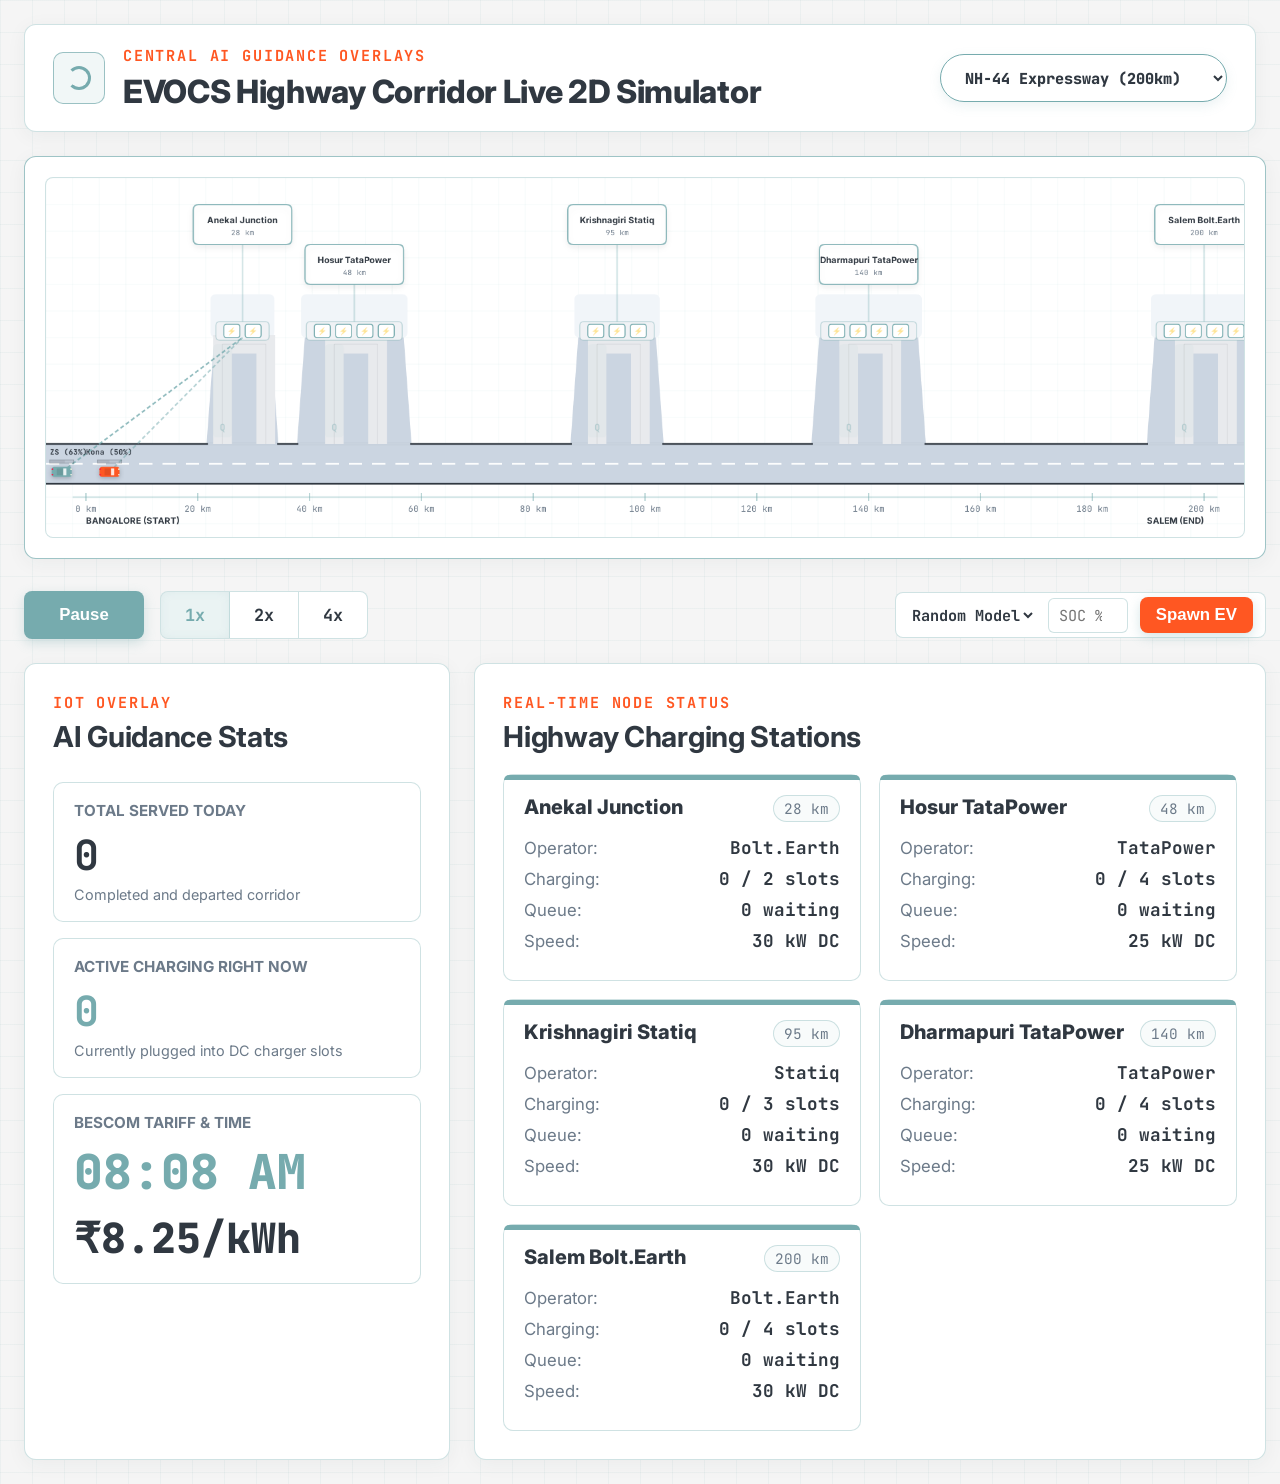
==== visualization.html @ c9e91b08 "Visualisation" ====
<!DOCTYPE html>
<html lang="en">
<head>
    <meta charset="UTF-8">
    <meta name="viewport" content="width=device-width, initial-scale=1.0">
    <title>EVOCS — Highway Corridor Live 2D Simulation</title>
    <link rel="preconnect" href="https://fonts.googleapis.com">
    <link rel="preconnect" href="https://fonts.gstatic.com" crossorigin>
    <link href="https://fonts.googleapis.com/css2?family=Inter:wght@400;500;600;700;800&family=JetBrains+Mono:wght@500;700&display=swap" rel="stylesheet">
    <style>
        :root {
            --bg: #F5F5F5;
            --neon: #76ABAE;
            --text: #303841;
            --danger: #FF5722;
            
            --panel: #FFFFFF;
            --panel-strong: #FFFFFF;
            --line: rgba(118, 171, 174, 0.35); 
            --line-strong: rgba(118, 171, 174, 0.7);
            --warning: #f4a261;
            --muted: #6c7a89;
            --shadow: 0 4px 20px rgba(48, 56, 65, 0.05);
        }

        * { box-sizing: border-box; }

        html {
            min-height: 100%;
            background: var(--bg);
        }

        body {
            min-height: 100vh;
            margin: 0;
            color: var(--text);
            font-family: Inter, system-ui, -apple-system, BlinkMacSystemFont, "Segoe UI", sans-serif;
            background: var(--bg);
            background-image: 
                linear-gradient(rgba(118, 171, 174, 0.08) 1px, transparent 1px),
                linear-gradient(90deg, rgba(118, 171, 174, 0.08) 1px, transparent 1px);
            background-size: 32px 32px;
            overflow-x: hidden;
        }

        .app-shell {
            width: min(1640px, 100%);
            margin: 0 auto;
            padding: 24px;
        }

        .panel {
            background: var(--panel);
            border: 1px solid var(--line);
            border-radius: 12px;
            box-shadow: var(--shadow);
        }

        .topbar {
            min-height: 90px;
            display: flex;
            align-items: center;
            justify-content: space-between;
            gap: 18px;
            padding: 20px 28px;
        }

        .brand-lockup,
        .header-status {
            display: flex;
            align-items: center;
        }

        .brand-lockup { gap: 18px; }

        .brand-mark {
            width: 52px;
            height: 52px;
            display: grid;
            place-items: center;
            border: 1px solid var(--line-strong);
            border-radius: 10px;
            background: rgba(118, 171, 174, 0.1);
        }

        .brand-mark span {
            width: 24px;
            height: 24px;
            border: 3.5px solid var(--neon);
            border-left-color: transparent;
            border-radius: 50%;
        }

        .eyebrow {
            margin: 0 0 6px;
            color: var(--danger);
            font-family: "JetBrains Mono", monospace;
            font-size: 0.95rem;
            font-weight: 700;
            letter-spacing: 0.12em;
            text-transform: uppercase;
        }

        h1, h2, h3, p { margin-top: 0; }

        h1 {
            margin-bottom: 0;
            font-size: clamp(1.6rem, 2.5vw, 2.4rem);
            letter-spacing: -0.01em;
            font-weight: 800;
        }

        h2 {
            margin-bottom: 0;
            font-size: clamp(1.4rem, 2vw, 1.8rem);
            letter-spacing: -0.01em;
            font-weight: 700;
        }

        h3 {
            margin-bottom: 12px;
            color: var(--text);
            font-size: 1.15rem;
            font-weight: 700;
        }

        .header-status {
            flex-wrap: wrap;
            justify-content: flex-end;
            gap: 16px;
        }

        .highway-select {
            min-height: 48px;
            border: 1px solid var(--neon);
            border-radius: 999px;
            padding: 0 20px;
            color: var(--text);
            background: #FFFFFF;
            font-family: "JetBrains Mono", monospace;
            font-size: 0.95rem;
            font-weight: 800;
            cursor: pointer;
            outline: none;
            box-shadow: 0 4px 12px rgba(118, 171, 174, 0.15);
            transition: all 160ms ease;
        }

        .highway-select:hover {
            box-shadow: 0 4px 16px rgba(118, 171, 174, 0.3);
        }

        .primary-btn {
            min-height: 48px;
            border: none;
            border-radius: 8px;
            padding: 0 24px;
            color: #FFFFFF;
            background: var(--neon);
            font-weight: 800;
            font-size: 1.05rem;
            cursor: pointer;
            box-shadow: 0 4px 12px rgba(118, 171, 174, 0.3);
            transition: all 160ms ease;
            text-decoration: none;
            display: inline-flex;
            align-items: center;
            justify-content: center;
        }

        .primary-btn:hover {
            transform: translateY(-2px);
            background: #5d9194;
            box-shadow: 0 6px 16px rgba(118, 171, 174, 0.45);
        }

        .dashboard {
            display: grid;
            gap: 24px;
            margin-top: 24px;
        }

        .status-stack {
            display: grid;
            gap: 16px;
        }

        .status-row {
            padding: 18px 20px;
            border: 1px solid var(--line);
            border-radius: 10px;
            background: #FFFFFF;
        }

        .status-row span {
            display: block;
            margin-bottom: 8px;
            color: var(--muted);
            font-size: 0.95rem;
            font-weight: 700;
            text-transform: uppercase;
        }

        .status-row strong {
            font-family: "JetBrains Mono", monospace;
            font-size: 1.4rem;
        }

        .status-row small {
            color: var(--muted);
            font-size: 0.9rem;
        }

        .vis-container {
            display: flex;
            flex-direction: column;
            gap: 24px;
            width: 100%;
        }
        
        .canvas-card {
            position: relative;
            background: #FFFFFF;
            border: 1px solid var(--line-strong);
            border-radius: 12px;
            padding: 20px;
            box-shadow: var(--shadow);
            overflow: hidden;
            display: flex;
            justify-content: center;
            align-items: center;
        }

        #simCanvas {
            background: #FFFFFF;
            border-radius: 8px;
            border: 1px solid var(--line);
            max-width: 100%;
            height: auto;
            display: block;
        }

        .vis-controls-row {
            display: flex;
            justify-content: space-between;
            align-items: center;
            gap: 16px;
            margin-top: 8px;
            flex-wrap: wrap;
        }

        .controls-group {
            display: flex;
            align-items: center;
            gap: 16px;
        }

        .btn-group {
            display: inline-flex;
            border: 1px solid var(--line);
            border-radius: 8px;
            overflow: hidden;
            background: #FFFFFF;
        }

        .btn-group button {
            background: transparent;
            border: none;
            border-right: 1px solid var(--line);
            color: var(--text);
            padding: 12px 24px;
            font-weight: 700;
            font-size: 1.05rem;
            cursor: pointer;
            transition: all 120ms ease;
            font-family: "JetBrains Mono", monospace;
        }
        .btn-group button:last-child {
            border-right: none;
        }

        .btn-group button.active {
            background: rgba(118, 171, 174, 0.15);
            color: var(--neon);
            box-shadow: inset 0 0 10px rgba(118, 171, 174, 0.1);
        }

        .btn-group button:hover:not(.active) {
            background: rgba(118, 171, 174, 0.05);
        }

        .panel-grid {
            display: grid;
            grid-template-columns: minmax(380px, 0.35fr) minmax(0, 0.65fr);
            gap: 24px;
        }

        .floating-kpi-card {
            padding: 28px;
            display: flex;
            flex-direction: column;
            gap: 20px;
        }

        .tariff-rate-display {
            font-family: "JetBrains Mono", monospace;
            font-weight: 800;
            font-size: 2.6rem;
            color: var(--text);
            display: flex;
            align-items: center;
            gap: 14px;
            margin-top: 8px;
        }

        .tariff-glow-green {
            color: var(--danger) !important;
            text-shadow: 0 0 15px rgba(255, 87, 34, 0.3);
        }

        .cheap-badge {
            font-size: 0.9rem;
            padding: 4px 12px;
            border-radius: 99px;
            border: 1px solid rgba(255, 87, 34, 0.4);
            background: rgba(255, 87, 34, 0.12);
            color: var(--danger);
            animation: pulse-border 2s infinite;
        }

        @keyframes pulse-border {
            0% { box-shadow: 0 0 0 0 rgba(255, 87, 34, 0.3); }
            70% { box-shadow: 0 0 0 10px rgba(255, 87, 34, 0); }
            100% { box-shadow: 0 0 0 0 rgba(255, 87, 34, 0); }
        }

        .station-grid-vis {
            display: grid;
            grid-template-columns: repeat(auto-fit, minmax(280px, 1fr));
            gap: 18px;
        }

        .station-card-vis {
            border: 1px solid var(--line);
            border-radius: 10px;
            padding: 20px;
            background: #FFFFFF;
            transition: all 250ms ease;
            position: relative;
        }

        .station-card-vis.active-charging {
            border-color: rgba(255, 87, 34, 0.5);
            box-shadow: 0 4px 16px rgba(255, 87, 34, 0.1);
        }

        .station-card-vis::before {
            content: '';
            position: absolute;
            top: 0;
            left: 0;
            right: 0;
            height: 5px;
            background: var(--neon);
            border-radius: 10px 10px 0 0;
        }

        .station-header-vis {
            display: flex;
            justify-content: space-between;
            align-items: flex-start;
            margin-bottom: 14px;
        }

        .station-name-vis {
            font-size: 1.25rem;
            font-weight: 800;
            color: var(--text);
            margin: 0;
        }

        .station-km-badge {
            font-family: "JetBrains Mono", monospace;
            font-size: 0.9rem;
            color: var(--muted);
            border: 1px solid var(--line);
            border-radius: 999px;
            padding: 3px 10px;
            background: rgba(118, 171, 174, 0.05);
        }

        .station-stat-row {
            display: flex;
            justify-content: space-between;
            align-items: center;
            font-size: 1.05rem;
            color: var(--muted);
            margin-bottom: 8px;
        }

        .station-stat-row strong {
            color: var(--text);
            font-family: "JetBrains Mono", monospace;
            font-size: 1.1rem;
        }

        .time-box {
            font-family: "JetBrains Mono", monospace;
            font-size: 3rem;
            font-weight: 800;
            color: var(--neon);
            margin-bottom: 4px;
        }
        
        @media (max-width: 1050px) {
            .panel-grid {
                grid-template-columns: 1fr;
            }
        }
    </style>
</head>
<body>
    <div class="app-shell">
        <header class="topbar panel">
            <div class="brand-lockup">
                <div class="brand-mark" aria-hidden="true">
                    <span></span>
                </div>
                <div>
                    <p class="eyebrow">Central AI Guidance Overlays</p>
                    <h1>EVOCS Highway Corridor Live 2D Simulator</h1>
                </div>
            </div>
            <div class="header-status">
                <select id="highway-selector" class="highway-select">
                    <option value="nh44">NH-44 Expressway (200km)</option>
                    <option value="nh275">NH-275 Expressway (150km)</option>
                </select>
            </div>
        </header>

        <main class="dashboard">
            <div class="vis-container">
                <section class="canvas-card" style="overflow-x: auto;">
                    <canvas id="simCanvas" width="1800" height="540" style="display: block; width: 100%; min-width: 1200px; height: auto;"></canvas>
                </section>
                
                <div class="vis-controls-row">
                    <div class="controls-group">
                        <button id="play-pause-btn" class="primary-btn" style="min-width: 120px;">Pause</button>
                        <div class="btn-group" id="speed-selector">
                            <button class="active" data-speed="1">1x</button>
                            <button data-speed="2">2x</button>
                            <button data-speed="4">4x</button>
                        </div>
                    </div>
                    <div class="controls-group" style="background: #FFFFFF; border: 1px solid var(--line); border-radius: 8px; padding: 4px 12px; gap: 12px;">
                        <select id="spawn-model" style="border: none; background: transparent; outline: none; font-weight: 700; color: var(--text); font-family: 'JetBrains Mono', monospace; font-size: 0.95rem;">
                            <option value="random">Random Model</option>
                            <option value="Nexon EV">Nexon EV</option>
                            <option value="MG ZS">MG ZS</option>
                            <option value="Kona">Kona</option>
                            <option value="Tigor">Tigor</option>
                            <option value="Ola S1">Ola S1</option>
                        </select>
                        <input type="number" id="spawn-soc" placeholder="SOC %" min="1" max="100" style="width: 80px; border: 1px solid var(--line); border-radius: 6px; padding: 6px 10px; font-family: 'JetBrains Mono', monospace; font-size: 0.95rem;">
                        <button id="spawn-btn" class="primary-btn" style="background: var(--danger); min-height: 36px; padding: 0 16px;">Spawn EV</button>
                    </div>
                </div>

                <div class="panel-grid">
                    <section class="panel floating-kpi-card">
                        <div class="section-heading" style="margin-bottom: 8px;">
                            <p class="eyebrow">IoT Overlay</p>
                            <h2 style="font-size: 1.8rem;">AI Guidance Stats</h2>
                        </div>
                        
                        <div class="status-stack" style="gap: 16px;">
                            <div class="status-row">
                                <span>Total Served Today</span>
                                <strong id="kpi-served" style="font-size: 2.6rem; color: var(--text);">0</strong>
                                <small style="display: block; margin-top: 4px;">Completed and departed corridor</small>
                            </div>
                            <div class="status-row">
                                <span>Active Charging Right Now</span>
                                <strong id="kpi-active" style="font-size: 2.6rem; color: var(--neon);">0</strong>
                                <small style="display: block; margin-top: 4px;">Currently plugged into DC charger slots</small>
                            </div>
                            <div class="status-row" id="tariff-row">
                                <span>BESCOM Tariff & Time</span>
                                <div class="time-box" id="time-display">08:00 AM</div>
                                <div class="tariff-rate-display" id="tariff-display">
                                    ₹6.80/kWh
                                </div>
                            </div>
                        </div>
                    </section>

                    <section class="panel" style="padding: 28px;">
                        <div class="section-heading" style="margin-bottom: 20px;">
                            <p class="eyebrow">Real-Time Node Status</p>
                            <h2 style="font-size: 1.8rem;">Highway Charging Stations</h2>
                        </div>
                        <div class="station-grid-vis" id="station-info-grid">
                            <!-- Populated dynamically -->
                        </div>
                    </section>
                </div>
            </div>
        </main>
    </div>

    <script>
        document.addEventListener('DOMContentLoaded', () => {
            const canvas = document.getElementById('simCanvas');
            const ctx = canvas.getContext('2d');
            const playPauseBtn = document.getElementById('play-pause-btn');
            const spawnBtn = document.getElementById('spawn-btn');
            const speedSelector = document.getElementById('speed-selector');
            const highwaySelector = document.getElementById('highway-selector');
            const kpiServed = document.getElementById('kpi-served');
            const kpiActive = document.getElementById('kpi-active');
            const timeDisplay = document.getElementById('time-display');
            const tariffDisplay = document.getElementById('tariff-display');
            const stationInfoGrid = document.getElementById('station-info-grid');
            
            let isRunning = true;
            let timeMultiplier = 1; 
            let totalServedCount = 0;
            let simHour = 8.0; 

            // Configurable Highways
            const highwaysConfig = {
                'nh44': {
                    lengthKm: 200,
                    origin: 'BANGALORE',
                    destination: 'SALEM',
                    stations: [
                        { name: 'Anekal Junction', km: 28, operator: 'Bolt.Earth', nChargers: 2, chargerKw: 30, color: '#76ABAE', labelY: 70 },
                        { name: 'Hosur TataPower', km: 48, operator: 'TataPower', nChargers: 4, chargerKw: 25, color: '#76ABAE', labelY: 130 },
                        { name: 'Krishnagiri Statiq', km: 95, operator: 'Statiq', nChargers: 3, chargerKw: 30, color: '#76ABAE', labelY: 70 },
                        { name: 'Dharmapuri TataPower', km: 140, operator: 'TataPower', nChargers: 4, chargerKw: 25, color: '#76ABAE', labelY: 130 },
                        { name: 'Salem Bolt.Earth', km: 200, operator: 'Bolt.Earth', nChargers: 4, chargerKw: 30, color: '#76ABAE', labelY: 70 }
                    ]
                },
                'nh275': {
                    lengthKm: 150,
                    origin: 'BANGALORE',
                    destination: 'MYSORE',
                    stations: [
                        { name: 'Bidadi Zeon', km: 30, operator: 'Zeon', nChargers: 2, chargerKw: 50, color: '#76ABAE', labelY: 70 },
                        { name: 'Channapatna Tata', km: 65, operator: 'TataPower', nChargers: 4, chargerKw: 50, color: '#76ABAE', labelY: 130 },
                        { name: 'Maddur Statiq', km: 85, operator: 'Statiq', nChargers: 3, chargerKw: 60, color: '#76ABAE', labelY: 70 },
                        { name: 'Mandya JioBP', km: 105, operator: 'JioBP', nChargers: 4, chargerKw: 60, color: '#76ABAE', labelY: 130 },
                        { name: 'Srirangapatna Zeon', km: 130, operator: 'Zeon', nChargers: 2, chargerKw: 50, color: '#76ABAE', labelY: 70 }
                    ]
                }
            };

            const evModels = [
                { name: 'Nexon EV', batteryKwh: 40.5, color: '#303841' }, 
                { name: 'MG ZS', batteryKwh: 50.3, color: '#76ABAE' },    
                { name: 'Kona', batteryKwh: 39.2, color: '#FF5722' },     
                { name: 'Tigor', batteryKwh: 24.0, color: '#6c7a89' },    
                { name: 'Ola S1', batteryKwh: 4.0, color: '#f4a261' }     
            ];

            let currentHighway = null;
            let stations = [];
            let evList = []; 

            const canvasPadding = 60;
            const roadY = 400;
            const roadHeight = 60;

            function getXFromKm(km) {
                const availableWidth = canvas.width - 2 * canvasPadding;
                return canvasPadding + (km / currentHighway.lengthKm) * availableWidth;
            }

            // Highway loading engine
            function loadHighway(hwId) {
                currentHighway = highwaysConfig[hwId];
                
                stations = currentHighway.stations.map((st, index) => {
                    return {
                        ...st,
                        idx: index,
                        chargers: Array(st.nChargers).fill(null),
                        queue: [],
                        x: getXFromKm(st.km),
                        y: 230 // Charger slots level
                    };
                });
                
                evList = []; 
                totalServedCount = 0; 
                kpiServed.textContent = '0';
                
                for (let i = 0; i < 4; i++) {
                    setTimeout(() => { spawnEV(); }, i * 1200);
                }
                updateStationGridUI();
            }

            function drawRoundedRect(c, x, y, width, height, radius) {
                c.beginPath();
                c.moveTo(x + radius, y);
                c.lineTo(x + width - radius, y);
                c.quadraticCurveTo(x + width, y, x + width, y + radius);
                c.lineTo(x + width, y + height - radius);
                c.quadraticCurveTo(x + width, y + height, x + width - radius, y + height);
                c.lineTo(x + radius, y + height);
                c.quadraticCurveTo(x, y + height, x, y + height - radius);
                c.lineTo(x, y + radius);
                c.quadraticCurveTo(x, y, x + radius, y);
                c.closePath();
            }

            function spawnEV() {
                if (!currentHighway) return;
                const modelSelect = document.getElementById('spawn-model');
                const socInput = document.getElementById('spawn-soc');
                
                let modelName = modelSelect ? modelSelect.value : 'random';
                let modelObj;
                if (modelName === 'random') {
                    modelObj = evModels[Math.floor(Math.random() * evModels.length)];
                } else {
                    modelObj = evModels.find(m => m.name === modelName) || evModels[0];
                }
                
                let soc;
                if (socInput && socInput.value !== '') {
                    soc = parseInt(socInput.value);
                    if (isNaN(soc) || soc < 1) soc = 1;
                    if (soc > 100) soc = 100;
                    socInput.value = ''; 
                } else {
                    soc = Math.floor(15 + Math.random() * 65);
                    if (modelObj.name === 'Ola S1') {
                        soc = Math.floor(10 + Math.random() * 25);
                    }
                }
                
                const speed = 2.0 + Math.random() * 1.0;
                
                const ev = {
                    id: Math.floor(Math.random() * 100000),
                    model: modelObj.name,
                    batteryKwh: modelObj.batteryKwh,
                    color: modelObj.color,
                    soc: soc,
                    targetSoc: 85 + Math.floor(Math.random() * 10),
                    x: 10,
                    y: roadY + roadHeight * 0.7, 
                    speed: speed,
                    state: 'driving', 
                    targetStationIdx: -1,
                    beamAlpha: 1.0,
                    queuePos: -1,
                    chargerIdx: -1,
                    angle: 0
                };
                
                routeEV(ev);
                evList.push(ev);
            }

            function routeEV(ev) {
                let targetIdx = 0;
                if (ev.soc < 25) {
                    targetIdx = 0; 
                } else if (ev.soc > 70) {
                    const candidates = [];
                    // Distribute high SOC to farther half of stations
                    for(let i = Math.floor(stations.length/2); i < stations.length; i++) candidates.push(i);
                    candidates.sort((a, b) => stations[a].queue.length - stations[b].queue.length);
                    targetIdx = candidates[0];
                } else {
                    let bestScore = Infinity;
                    for (let i = 0; i < stations.length; i++) {
                        const distance = stations[i].km;
                        const queueLength = stations[i].queue.length;
                        const activeCount = stations[i].chargers.filter(c => c !== null).length;
                        
                        const score = distance * 0.8 + queueLength * 45 + activeCount * 10;
                        if (score < bestScore) {
                            bestScore = score;
                            targetIdx = i;
                        }
                    }
                }
                
                ev.targetStationIdx = targetIdx;
                ev.beamAlpha = 1.0; 
            }

            // Smooth ARC Steering Logic for Natural Movement
            function steerTowards(ev, targetX, targetY, turnSpeed) {
                const dx = targetX - ev.x;
                const dy = targetY - ev.y;
                const dist = Math.hypot(dx, dy);
                
                // Dynamic arrival radius based on current speed multiplier to prevent overshooting
                const moveDist = ev.speed * timeMultiplier;
                if (dist <= moveDist * 1.5 || dist < 4) {
                    ev.x = targetX;
                    ev.y = targetY;
                    return true;
                }

                let targetAngle = Math.atan2(dy, dx);
                let diff = targetAngle - ev.angle;
                while (diff < -Math.PI) diff += Math.PI * 2;
                while (diff > Math.PI) diff -= Math.PI * 2;
                
                // Dynamically tighten turning radius as we approach the target to completely eliminate looping
                let dynamicTurnSpeed = turnSpeed;
                if (dist < 40) dynamicTurnSpeed = Math.max(turnSpeed, 0.4);
                if (dist < 20) dynamicTurnSpeed = 1.0; // Snap to angle if very close
                
                ev.angle += diff * Math.min(1, dynamicTurnSpeed * timeMultiplier);
                
                ev.x += Math.cos(ev.angle) * moveDist;
                ev.y += Math.sin(ev.angle) * moveDist;
                
                return false;
            }

            let autoSpawnTimer = 0;
            function tickSpawning() {
                autoSpawnTimer += timeMultiplier;
                if (autoSpawnTimer > (180 + Math.random() * 120)) {
                    if (evList.filter(e => e.state === 'driving' || e.state === 'turning_in').length < 6) {
                        spawnEV();
                    }
                    autoSpawnTimer = 0;
                }
            }

            function updateSimulation() {
                if (!isRunning || !currentHighway) return;

                const minPassed = 0.25 * timeMultiplier;
                simHour = (simHour + minPassed / 60) % 24;
                updateTariffUI();

                tickSpawning();

                for (let i = evList.length - 1; i >= 0; i--) {
                    const ev = evList[i];
                    const station = stations[ev.targetStationIdx];

                    if (ev.beamAlpha > 0) {
                        ev.beamAlpha -= 0.015 * timeMultiplier;
                    }

                    switch(ev.state) {
                        case 'driving':
                            // Collision Avoidance Logic
                            let targetSpeed = ev.speed;
                            evList.forEach(other => {
                                if (other.id !== ev.id && (other.state === 'driving' || other.state === 'turning_in' || other.state === 'driving_off')) {
                                    const distAhead = other.x - ev.x;
                                    if (distAhead > 0 && distAhead < 160) {
                                        const otherSpeed = other.effectiveSpeed !== undefined ? other.effectiveSpeed : other.speed;
                                        if (distAhead < 120) {
                                            targetSpeed = 0; // Hard brake!
                                        } else {
                                            targetSpeed = Math.min(targetSpeed, otherSpeed * 0.7); 
                                        }
                                    }
                                }
                            });
                            if (!ev.effectiveSpeed) ev.effectiveSpeed = ev.speed;
                            ev.effectiveSpeed += (targetSpeed - ev.effectiveSpeed) * 0.15;

                            let diff0 = 0 - ev.angle;
                            while (diff0 < -Math.PI) diff0 += Math.PI * 2;
                            while (diff0 > Math.PI) diff0 -= Math.PI * 2;
                            ev.angle += diff0 * 0.1 * timeMultiplier;
                            
                            ev.x += Math.cos(ev.angle) * ev.effectiveSpeed * timeMultiplier;
                            ev.y += Math.sin(ev.angle) * ev.effectiveSpeed * timeMultiplier;
                            ev.y += (roadY + roadHeight * 0.7 - ev.y) * 0.1 * timeMultiplier;
                            
                            const turnOffX = station.x - 80; 
                            if (ev.x >= turnOffX) {
                                ev.state = 'turning_in';
                            }
                            break;
                            
                        case 'turning_in':
                            const qEntryX = station.x - 30;
                            const qEntryY = 380;
                            
                            if (steerTowards(ev, qEntryX, qEntryY, 0.08)) {
                                ev.state = 'waiting';
                                station.queue.push(ev);
                                ev.queuePos = station.queue.length - 1;
                            }
                            break;
                            
                        case 'waiting':
                            const qIndex = station.queue.indexOf(ev);
                            if (qIndex !== -1) {
                                ev.queuePos = qIndex;
                                const targetQueueX = station.x - 30;
                                const targetQueueY = 265 + ev.queuePos * 42;
                                
                                // Face strictly upwards while moving up the queue
                                let targetAngle = -Math.PI / 2;
                                let diffW = targetAngle - ev.angle;
                                while (diffW < -Math.PI) diffW += Math.PI * 2;
                                while (diffW > Math.PI) diffW -= Math.PI * 2;
                                ev.angle += diffW * 0.15 * timeMultiplier;
                                
                                const qDx = targetQueueX - ev.x;
                                const qDy = targetQueueY - ev.y;
                                const qDist = Math.hypot(qDx, qDy);
                                
                                if (qDist > 2) {
                                    const stepDist = ev.speed * timeMultiplier;
                                    ev.x += (qDx / qDist) * Math.min(stepDist, qDist);
                                    ev.y += (qDy / qDist) * Math.min(stepDist, qDist);
                                } else {
                                    ev.x = targetQueueX;
                                    ev.y = targetQueueY;
                                }
                            }
                            break;
                            
                        case 'entering_slot':
                            // Beautiful smooth arc from the queue into the specific charger slot
                            if (steerTowards(ev, ev.targetX, ev.targetY, 0.12)) {
                                ev.state = 'charging';
                            }
                            break;

                        case 'charging':
                            // Face rightwards when plugged in
                            let diffC = 0 - ev.angle;
                            while (diffC < -Math.PI) diffC += Math.PI * 2;
                            while (diffC > Math.PI) diffC -= Math.PI * 2;
                            ev.angle += diffC * 0.15 * timeMultiplier;
                            
                            const baseChargeRate = (station.chargerKw / ev.batteryKwh) * 0.25; 
                            ev.soc = Math.min(100, ev.soc + baseChargeRate * timeMultiplier);
                            
                            if (ev.soc >= ev.targetSoc) {
                                ev.state = 'leaving';
                                // Retain ev.chargerIdx to lock the slot until we physically clear it
                            }
                            break;
                            
                        case 'leaving':
                            const exitRoadX = station.x + 40; 
                            const exitRoadY = roadY + roadHeight * 0.3; 
                            
                            // Release the slot only after the car has physically driven clear of the pad
                            if (ev.chargerIdx !== -1) {
                                const padX = station.x - ((station.nChargers - 1) * 16) + ev.chargerIdx * 32;
                                const distFromPad = Math.hypot(ev.x - padX, ev.y - (station.y - 10));
                                if (distFromPad > 30) {
                                    station.chargers[ev.chargerIdx] = null;
                                    ev.chargerIdx = -1;
                                }
                            }
                            
                            if (steerTowards(ev, exitRoadX, exitRoadY, 0.06)) {
                                ev.state = 'driving_off';
                                totalServedCount++;
                            }
                            break;
                            
                        case 'driving_off':
                            let targetSpeedOff = ev.speed;
                            evList.forEach(other => {
                                if (other.id !== ev.id && (other.state === 'driving' || other.state === 'turning_in' || other.state === 'driving_off')) {
                                    const distAhead = other.x - ev.x;
                                    if (distAhead > 0 && distAhead < 160) {
                                        const otherSpeed = other.effectiveSpeed !== undefined ? other.effectiveSpeed : other.speed;
                                        if (distAhead < 120) {
                                            targetSpeedOff = 0; // Hard brake!
                                        } else {
                                            targetSpeedOff = Math.min(targetSpeedOff, otherSpeed * 0.7); 
                                        }
                                    }
                                }
                            });
                            if (!ev.effectiveSpeed) ev.effectiveSpeed = ev.speed;
                            ev.effectiveSpeed += (targetSpeedOff - ev.effectiveSpeed) * 0.15;

                            let diffOff = 0 - ev.angle;
                            while (diffOff < -Math.PI) diffOff += Math.PI * 2;
                            while (diffOff > Math.PI) diffOff -= Math.PI * 2;
                            ev.angle += diffOff * 0.1 * timeMultiplier;
                            
                            ev.x += Math.cos(ev.angle) * ev.effectiveSpeed * timeMultiplier;
                            ev.y += Math.sin(ev.angle) * ev.effectiveSpeed * timeMultiplier;
                            ev.y += (roadY + roadHeight * 0.3 - ev.y) * 0.1 * timeMultiplier;
                            
                            if (ev.x > canvas.width + 40) {
                                evList.splice(i, 1);
                            }
                            break;
                    }
                }

                // Vacuum queue into vacant slots
                stations.forEach(st => {
                    for (let c = 0; c < st.nChargers; c++) {
                        if (st.chargers[c] === null && st.queue.length > 0) {
                            const nextEv = st.queue.shift();
                            nextEv.state = 'entering_slot';
                            nextEv.chargerIdx = c;
                            st.chargers[c] = nextEv;
                            
                            nextEv.targetX = st.x - ((st.nChargers - 1) * 16) + c * 32;
                            nextEv.targetY = st.y - 10;
                        }
                    }
                });

                kpiServed.textContent = totalServedCount;
                
                let activeCharging = 0;
                stations.forEach(st => {
                    activeCharging += st.chargers.filter(c => c !== null).length;
                });
                kpiActive.textContent = activeCharging;
            }

            function draw() {
                ctx.clearRect(0, 0, canvas.width, canvas.height);
                if (!currentHighway) return;

                // Grid Background
                ctx.strokeStyle = 'rgba(118, 171, 174, 0.08)';
                ctx.lineWidth = 1;
                const gridSpacing = 40;
                for (let x = 0; x < canvas.width; x += gridSpacing) {
                    ctx.beginPath();
                    ctx.moveTo(x, 0);
                    ctx.lineTo(x, canvas.height);
                    ctx.stroke();
                }
                for (let y = 0; y < canvas.height; y += gridSpacing) {
                    ctx.beginPath();
                    ctx.moveTo(0, y);
                    ctx.lineTo(canvas.width, y);
                    ctx.stroke();
                }

                // Dynamic Highway Ruler
                const rulerY = 480;
                ctx.strokeStyle = 'rgba(118, 171, 174, 0.3)';
                ctx.lineWidth = 2.5;
                ctx.beginPath();
                ctx.moveTo(canvasPadding - 20, rulerY);
                ctx.lineTo(canvas.width - canvasPadding + 20, rulerY);
                ctx.stroke();

                ctx.fillStyle = '#6c7a89';
                ctx.font = '13px "JetBrains Mono", monospace';
                ctx.textAlign = 'center';
                
                // Determine tick marks dynamically based on total length
                let tickInterval = 20;
                if (currentHighway.lengthKm < 100) tickInterval = 10;
                else if (currentHighway.lengthKm > 300) tickInterval = 50;

                let ticks = [];
                for (let km = 0; km <= currentHighway.lengthKm; km += tickInterval) {
                    ticks.push(km);
                }
                if (ticks[ticks.length - 1] !== currentHighway.lengthKm) {
                    ticks.push(currentHighway.lengthKm);
                }

                ticks.forEach(km => {
                    const rx = getXFromKm(km);
                    ctx.strokeStyle = 'rgba(118, 171, 174, 0.5)';
                    ctx.lineWidth = 2;
                    ctx.beginPath();
                    ctx.moveTo(rx, rulerY - 6);
                    ctx.lineTo(rx, rulerY + 6);
                    ctx.stroke();
                    ctx.fillText(`${km} km`, rx, rulerY + 22);
                });

                ctx.fillStyle = '#303841';
                ctx.font = 'bold 13px Inter, sans-serif';
                ctx.textAlign = 'left';
                ctx.fillText(currentHighway.origin + ' (START)', getXFromKm(0), rulerY + 40);
                
                ctx.textAlign = 'right';
                ctx.fillText(currentHighway.destination + ' (END)', getXFromKm(currentHighway.lengthKm), rulerY + 40);

                // Highway Road
                ctx.fillStyle = '#cbd5e1'; 
                ctx.fillRect(0, roadY, canvas.width, roadHeight);

                // Draw asphalt driveways for stations
                stations.forEach(st => {
                    const baseWidth = st.nChargers * 32 + 16;
                    const padWidth = baseWidth + 16; 
                    const halfWidth = padWidth / 2;
                    
                    ctx.fillStyle = '#cbd5e1';
                    ctx.beginPath();
                    ctx.moveTo(st.x - halfWidth - 6, roadY); 
                    ctx.lineTo(st.x - halfWidth + 6, 235);
                    ctx.lineTo(st.x + halfWidth - 6, 235);
                    ctx.lineTo(st.x + halfWidth + 6, roadY);
                    ctx.fill();
                    
                    // Station concrete pad dynamically sized
                    ctx.fillStyle = '#f1f5f9';
                    drawRoundedRect(ctx, st.x - halfWidth, 175, padWidth, 65, 8);
                    ctx.fill();
                });

                // Draw dark borders for the highway
                ctx.strokeStyle = '#303841';
                ctx.lineWidth = 2.5;
                ctx.beginPath();
                ctx.moveTo(0, roadY);
                ctx.lineTo(canvas.width, roadY);
                ctx.moveTo(0, roadY + roadHeight);
                ctx.lineTo(canvas.width, roadY + roadHeight);
                ctx.stroke();

                // Erase top border at driveway entrances to blend them
                ctx.strokeStyle = '#cbd5e1';
                ctx.lineWidth = 3.5;
                stations.forEach(st => {
                    const baseWidth = st.nChargers * 32 + 16;
                    const padWidth = baseWidth + 16;
                    const halfWidth = padWidth / 2;
                    
                    ctx.beginPath();
                    ctx.moveTo(st.x - halfWidth - 4, roadY);
                    ctx.lineTo(st.x + halfWidth + 4, roadY);
                    ctx.stroke();
                });

                // White lane dashed line
                ctx.strokeStyle = '#ffffff';
                ctx.lineWidth = 2.5;
                ctx.setLineDash([20, 15]);
                ctx.beginPath();
                ctx.moveTo(0, roadY + roadHeight / 2);
                ctx.lineTo(canvas.width, roadY + roadHeight / 2);
                ctx.stroke();
                ctx.setLineDash([]); 

                // Stations
                stations.forEach(st => {
                    const hasActiveCharging = st.chargers.some(c => c !== null);
                    
                    if (hasActiveCharging) {
                        const gradient = ctx.createRadialGradient(st.x, st.y, 10, st.x, st.y, 90);
                        gradient.addColorStop(0, 'rgba(255, 87, 34, 0.12)');
                        gradient.addColorStop(1, 'rgba(255, 87, 34, 0)');
                        ctx.fillStyle = gradient;
                        ctx.beginPath();
                        ctx.arc(st.x, st.y, 90, 0, Math.PI * 2);
                        ctx.fill();
                    }

                    // Connecting line
                    ctx.strokeStyle = 'rgba(118, 171, 174, 0.3)';
                    ctx.lineWidth = 2.5;
                    ctx.beginPath();
                    ctx.moveTo(st.x, st.labelY + 28);
                    ctx.lineTo(st.x, st.y - 14);
                    ctx.stroke();

                    // Station Label Card
                    const cardWidth = 148;
                    const cardHeight = 60;
                    ctx.save();
                    ctx.shadowColor = 'rgba(48, 56, 65, 0.08)';
                    ctx.shadowBlur = 12;
                    ctx.shadowOffsetY = 4;
                    ctx.fillStyle = '#FFFFFF';
                    ctx.strokeStyle = 'rgba(118, 171, 174, 0.8)';
                    ctx.lineWidth = 2;
                    drawRoundedRect(ctx, st.x - cardWidth/2, st.labelY - cardHeight/2, cardWidth, cardHeight, 8);
                    ctx.fill();
                    ctx.stroke();
                    ctx.restore();

                    ctx.fillStyle = '#303841';
                    ctx.font = 'bold 13px Inter, sans-serif';
                    ctx.textAlign = 'center';
                    ctx.fillText(st.name, st.x, st.labelY - 2);
                    
                    ctx.font = '11px "JetBrains Mono", monospace';
                    ctx.fillStyle = '#6c7a89';
                    ctx.fillText(`${st.km} km`, st.x, st.labelY + 16);

                    // Connection path to road
                    ctx.strokeStyle = '#e8eaed';
                    ctx.lineWidth = 28;
                    ctx.lineCap = 'butt';
                    ctx.beginPath();
                    ctx.moveTo(st.x - 30, roadY);
                    ctx.lineTo(st.x - 30, st.y + 20);
                    ctx.lineTo(st.x + 35, st.y + 20);
                    ctx.lineTo(st.x + 35, roadY);
                    ctx.stroke();

                    ctx.strokeStyle = 'rgba(48, 56, 65, 0.1)';
                    ctx.lineWidth = 1;
                    ctx.stroke();

                    // Charger slots
                    ctx.fillStyle = '#f0f2f5';
                    ctx.strokeStyle = 'rgba(118, 171, 174, 0.4)';
                    ctx.lineWidth = 1.5;
                    const baseWidth = st.nChargers * 32 + 16;
                    drawRoundedRect(ctx, st.x - baseWidth/2, st.y - 14, baseWidth, 28, 6);
                    ctx.fill();
                    ctx.stroke();

                    for (let c = 0; c < st.nChargers; c++) {
                        const slotX = st.x - ((st.nChargers - 1) * 16) + c * 32;
                        const occupied = st.chargers[c] !== null;
                        
                        ctx.strokeStyle = occupied ? '#FF5722' : '#76ABAE';
                        ctx.lineWidth = occupied ? 2 : 1.5;
                        ctx.fillStyle = occupied ? 'rgba(255, 87, 34, 0.1)' : '#FFFFFF';
                        drawRoundedRect(ctx, slotX - 12, st.y - 10, 24, 20, 4);
                        ctx.fill();
                        ctx.stroke();

                        if (!occupied) {
                            ctx.fillStyle = 'rgba(118, 171, 174, 0.5)';
                            ctx.font = '11px Arial';
                            ctx.textAlign = 'center';
                            ctx.textBaseline = 'middle';
                            ctx.fillText('⚡', slotX, st.y + 1);
                        } else {
                            ctx.strokeStyle = '#303841';
                            ctx.lineWidth = 2;
                            ctx.beginPath();
                            ctx.moveTo(slotX, st.y - 10);
                            ctx.bezierCurveTo(slotX - 5, st.y - 20, slotX - 8, st.y - 16, slotX, st.y - 8);
                            ctx.stroke();
                            
                            if (Math.sin(Date.now() / 150) > 0) {
                                ctx.fillStyle = '#FF5722';
                                ctx.beginPath();
                                ctx.arc(slotX, st.y - 10, 3, 0, Math.PI * 2);
                                ctx.fill();
                            }
                        }
                    }
                    ctx.textBaseline = 'alphabetic'; 

                    // Queue box backdrop
                    ctx.fillStyle = 'rgba(118, 171, 174, 0.05)';
                    drawRoundedRect(ctx, st.x - 44, 250, 28, 140, 6);
                    ctx.fill();

                    ctx.fillStyle = 'rgba(118, 171, 174, 0.4)';
                    ctx.font = 'bold 14px "JetBrains Mono", monospace';
                    ctx.textAlign = 'center';
                    ctx.fillText('Q', st.x - 30, 380);
                });

                // Draw Signal Beams
                evList.forEach(ev => {
                    if (ev.state === 'driving' && ev.beamAlpha > 0) {
                        const station = stations[ev.targetStationIdx];
                        if (!station) return;
                        ctx.save();
                        ctx.strokeStyle = `rgba(118, 171, 174, ${ev.beamAlpha})`;
                        ctx.lineWidth = 2.5;
                        ctx.setLineDash([6, 4]);
                        ctx.beginPath();
                        ctx.moveTo(ev.x, ev.y);
                        ctx.lineTo(station.x, station.y + 10);
                        ctx.stroke();
                        ctx.restore();
                    }
                });

                // Draw EVs
                evList.forEach(ev => {
                    if (ev.x > -40 && ev.x < canvas.width + 40) {
                        drawCar(ctx, ev.x, ev.y, ev.angle, ev.color, ev.soc, ev.model, ev.state, ev.chargerIdx);
                    }
                });
            }

            function drawCar(c, x, y, angle, color, soc, model, state, chargerIdx = -1) {
                const width = 30;
                const height = 15;

                c.save();
                c.translate(x, y);
                c.rotate(angle);

                c.shadowColor = 'rgba(48, 56, 65, 0.3)';
                c.shadowBlur = 6;
                c.shadowOffsetY = 2;

                c.fillStyle = color;
                drawRoundedRect(c, -width/2, -height/2, width, height, 4);
                c.fill();
                c.shadowColor = 'transparent';

                c.fillStyle = 'rgba(255, 255, 255, 0.85)';
                c.fillRect(width * 0.08, -height * 0.35, width * 0.15, height * 0.7);

                c.fillStyle = 'rgba(0, 0, 0, 0.1)';
                c.fillRect(-width * 0.25, -height * 0.35, width * 0.3, height * 0.7);

                c.fillStyle = '#fffde7';
                c.fillRect(width/2 - 2, -height * 0.35, 2, height * 0.15);
                c.fillRect(width/2 - 2, height * 0.2, 2, height * 0.15);

                c.fillStyle = '#ff1744';
                c.fillRect(-width/2, -height * 0.35, 2, height * 0.15);
                c.fillRect(-width/2, height * 0.2, 2, height * 0.15);

                c.restore();

                const barWidth = 36;
                const barHeight = 5;
                
                let labelX = x;
                let labelY = y - 26;
                let barX = x - barWidth / 2;
                let barY = y - 18;
                let alignText = 'center';

                if (state === 'waiting' || state === 'entering_slot') {
                    labelX = x + 24;
                    labelY = y - 4;
                    barX = x + 24;
                    barY = y + 4;
                    alignText = 'left';
                }

                c.fillStyle = 'rgba(48, 56, 65, 0.1)';
                c.strokeStyle = 'rgba(48, 56, 65, 0.3)';
                c.lineWidth = 1;
                c.fillRect(barX, barY, barWidth, barHeight);
                c.strokeRect(barX, barY, barWidth, barHeight);

                let socColor = 'var(--neon)';
                if (soc < 25) socColor = 'var(--danger)';
                else if (soc <= 70) socColor = 'var(--warning)';

                c.fillStyle = socColor;
                c.fillRect(barX + 0.5, barY + 0.5, (soc / 100) * (barWidth - 1), barHeight - 1);

                c.fillStyle = '#303841';
                c.font = 'bold 11px "JetBrains Mono", monospace';
                c.textAlign = alignText;
                
                const textX = (alignText === 'left') ? (x + 24) : labelX;
                
                let labelText = `${model} (${Math.round(soc)}%)`;
                if (state === 'charging' || state === 'entering_slot' || state === 'leaving') {
                    labelText = `${Math.round(soc)}%`; // Simplify label to prevent overlaps in slots
                }
                
                c.fillText(labelText, textX, labelY);

                if (state === 'charging') {
                    const pulse = Math.abs(Math.sin(Date.now() / 150));
                    c.fillStyle = `rgba(255, 87, 34, ${pulse})`; 
                    c.font = 'bold 14px Arial';
                    c.textAlign = 'center';
                    c.fillText('⚡', x, y + 5);
                }

                if (soc < 25 && state !== 'charging') {
                    c.strokeStyle = 'rgba(255, 87, 34, ' + (0.4 + 0.6 * Math.abs(Math.sin(Date.now() / 200))) + ')';
                    c.lineWidth = 2;
                    c.beginPath();
                    c.arc(x, y, 16, 0, Math.PI * 2);
                    c.stroke();
                }
            }

            function updateTariffUI() {
                const hourInt = Math.floor(simHour);
                const minInt = Math.floor((simHour % 1) * 60);
                const ampm = hourInt >= 12 ? 'PM' : 'AM';
                const hour12 = hourInt % 12 === 0 ? 12 : hourInt % 12;
                const minStr = minInt < 10 ? '0' + minInt : minInt;
                const hourStr = hour12 < 10 ? '0' + hour12 : hour12;
                
                timeDisplay.textContent = `${hourStr}:${minStr} ${ampm}`;

                let rate = 6.80;
                let isCheap = false;
                
                if (hourInt >= 22 || hourInt < 6) {
                    rate = 5.50;
                    isCheap = true;
                } else if ((hourInt >= 7 && hourInt < 10) || (hourInt >= 17 && hourInt < 22)) {
                    rate = 8.25;
                }

                tariffDisplay.innerHTML = `₹${rate.toFixed(2)}/kWh ${isCheap ? '<span class="cheap-badge">Night Window</span>' : ''}`;
                
                const tariffRow = document.getElementById('tariff-row');
                if (isCheap) {
                    tariffDisplay.classList.add('tariff-glow-green');
                    tariffRow.style.borderColor = 'rgba(255, 87, 34, 0.4)';
                    tariffRow.style.background = 'rgba(255, 87, 34, 0.04)';
                } else {
                    tariffDisplay.classList.remove('tariff-glow-green');
                    tariffRow.style.borderColor = 'var(--line)';
                    tariffRow.style.background = '#FFFFFF';
                }
            }

            function updateStationGridUI() {
                stationInfoGrid.innerHTML = '';
                
                stations.forEach(st => {
                    const activeCount = st.chargers.filter(c => c !== null).length;
                    const isOccupied = activeCount > 0;
                    
                    const card = document.createElement('div');
                    card.className = `station-card-vis ${isOccupied ? 'active-charging' : ''}`;
                    
                    card.innerHTML = `
                        <div class="station-header-vis">
                            <h3 class="station-name-vis">${st.name}</h3>
                            <span class="station-km-badge">${st.km} km</span>
                        </div>
                        <div class="station-stat-row">
                            <span>Operator:</span>
                            <strong>${st.operator}</strong>
                        </div>
                        <div class="station-stat-row">
                            <span>Charging:</span>
                            <strong>${activeCount} / ${st.nChargers} slots</strong>
                        </div>
                        <div class="station-stat-row">
                            <span>Queue:</span>
                            <strong style="color: ${st.queue.length > 0 ? 'var(--danger)' : 'var(--text)'};">${st.queue.length} waiting</strong>
                        </div>
                        <div class="station-stat-row">
                            <span>Speed:</span>
                            <strong>${st.chargerKw} kW DC</strong>
                        </div>
                    `;
                    stationInfoGrid.appendChild(card);
                });
            }

            function gameLoop() {
                updateSimulation();
                draw();
                updateStationGridUI();
                requestAnimationFrame(gameLoop);
            }

            playPauseBtn.addEventListener('click', () => {
                isRunning = !isRunning;
                playPauseBtn.textContent = isRunning ? 'Pause' : 'Play';
                if(!isRunning) playPauseBtn.style.background = 'var(--muted)';
                else playPauseBtn.style.background = 'var(--neon)';
            });

            spawnBtn.addEventListener('click', () => { spawnEV(); });

            speedSelector.addEventListener('click', (e) => {
                if (e.target.tagName === 'BUTTON') {
                    timeMultiplier = parseInt(e.target.dataset.speed);
                    Array.from(speedSelector.children).forEach(btn => {
                        btn.classList.toggle('active', btn === e.target);
                    });
                }
            });

            highwaySelector.addEventListener('change', (e) => {
                loadHighway(e.target.value);
            });

            // Initialize App
            loadHighway('nh44');
            gameLoop();
        });
    </script>
</body>
</html>
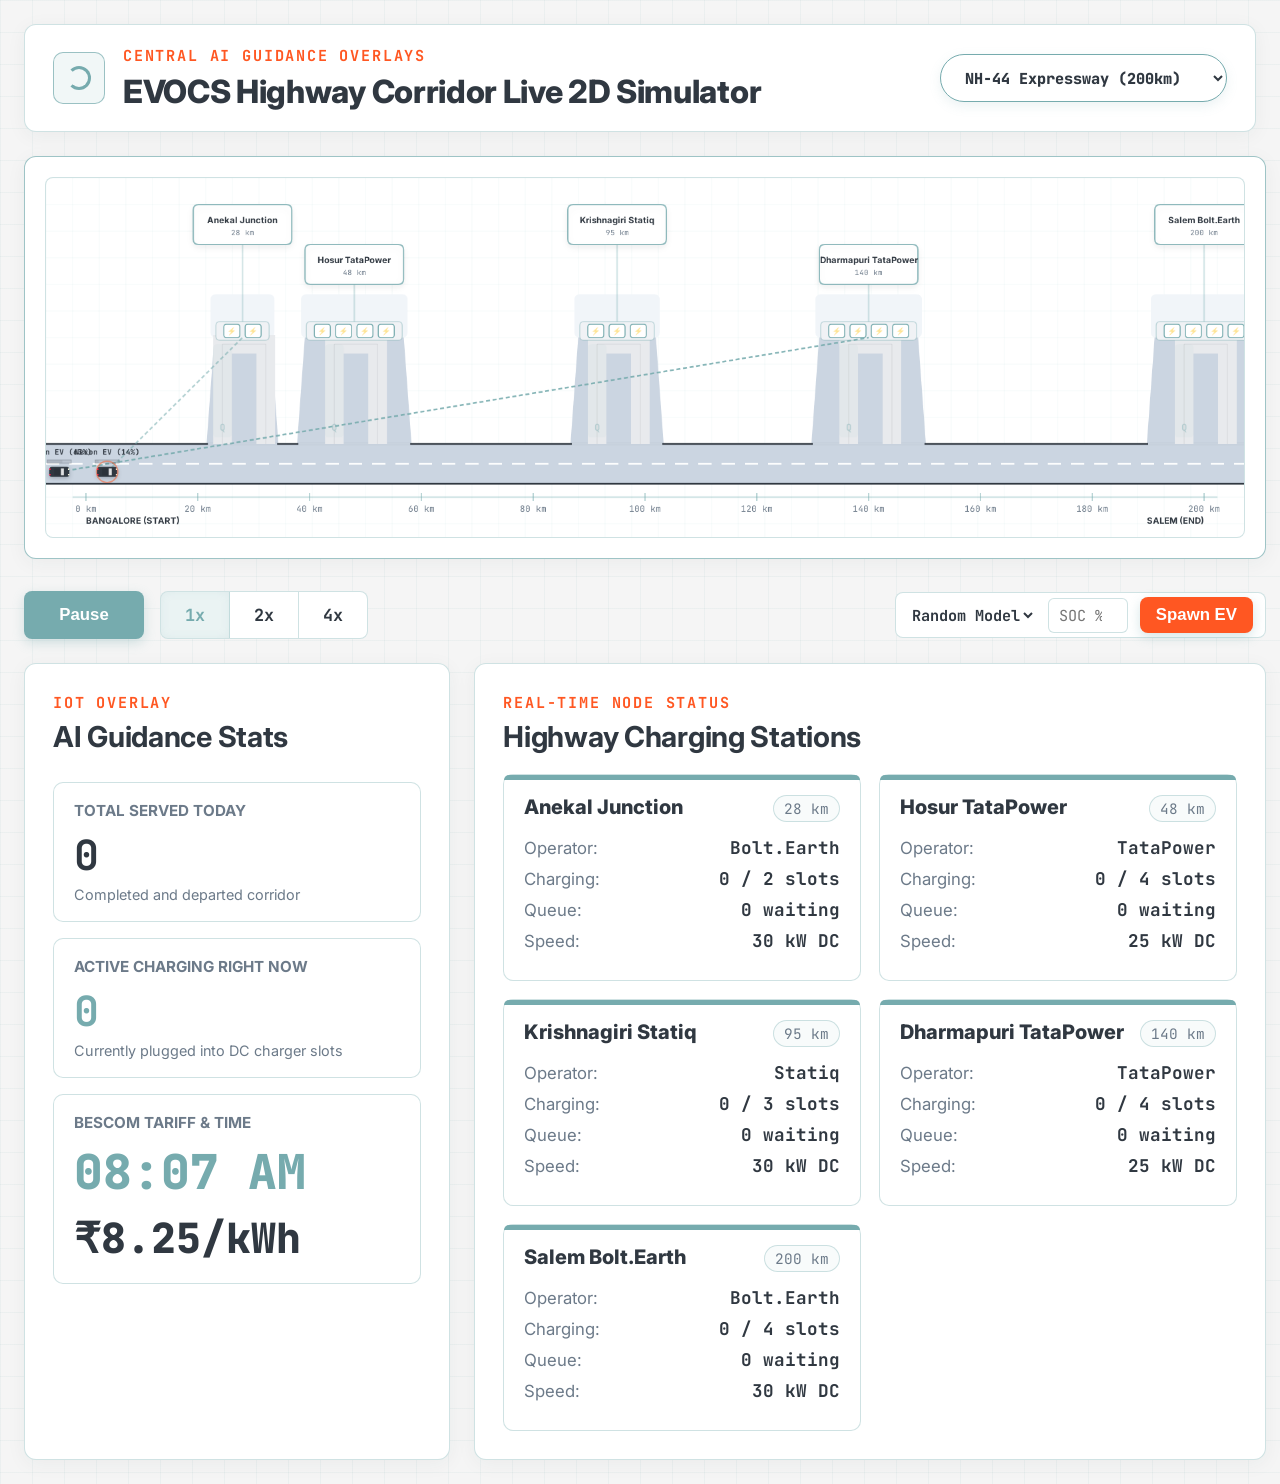
==== commit 6637ee32: "ui" ====
--- a/visualization.html
+++ b/visualization.html
@@ -417,9 +417,83 @@
                 grid-template-columns: 1fr;
             }
         }
+
+        #ev-inspector {
+            position: absolute;
+            background: rgba(255, 255, 255, 0.85);
+            backdrop-filter: blur(12px);
+            border: 1px solid rgba(118, 171, 174, 0.4);
+            border-radius: 12px;
+            padding: 16px;
+            width: 280px;
+            box-shadow: 0 10px 30px rgba(0,0,0,0.15);
+            pointer-events: none;
+            display: none;
+            z-index: 1000;
+            font-family: 'Inter', sans-serif;
+            transform: translate(15px, 15px);
+            transition: opacity 0.2s ease;
+        }
+        .inspector-header {
+            font-weight: 800;
+            font-size: 1.1rem;
+            color: var(--text);
+            margin-bottom: 10px;
+            padding-bottom: 8px;
+            border-bottom: 1px solid var(--line);
+            display: flex;
+            justify-content: space-between;
+            align-items: center;
+        }
+        .inspector-badge {
+            font-size: 0.8rem;
+            padding: 2px 6px;
+            background: var(--neon);
+            color: white;
+            border-radius: 4px;
+        }
+        .inspector-row {
+            display: flex;
+            justify-content: space-between;
+            font-size: 0.9rem;
+            margin-bottom: 6px;
+        }
+        .inspector-row strong {
+            color: var(--text);
+            font-family: "JetBrains Mono", monospace;
+        }
+        .inspector-ai-log {
+            margin-top: 10px;
+            padding: 10px;
+            background: rgba(118, 171, 174, 0.1);
+            border-radius: 8px;
+            font-size: 0.85rem;
+            color: var(--text);
+            line-height: 1.4;
+            border-left: 3px solid var(--neon);
+        }
+        .inspector-ai-log strong {
+            display: block;
+            margin-bottom: 4px;
+            color: var(--neon);
+            font-weight: 800;
+        }
     </style>
 </head>
 <body>
+    <div id="ev-inspector">
+        <div class="inspector-header">
+            <span id="insp-model">Model</span>
+            <span class="inspector-badge" id="insp-id">#123</span>
+        </div>
+        <div class="inspector-row"><span>Battery (SOC):</span><strong id="insp-soc">0%</strong></div>
+        <div class="inspector-row"><span>State:</span><strong id="insp-state">Driving</strong></div>
+        <div class="inspector-row"><span>Target:</span><strong id="insp-target">None</strong></div>
+        <div class="inspector-ai-log">
+            <strong>AI Routing Logic</strong>
+            <span id="insp-log">...</span>
+        </div>
+    </div>
     <div class="app-shell">
         <header class="topbar panel">
             <div class="brand-lockup">
@@ -435,6 +509,8 @@
                 <select id="highway-selector" class="highway-select">
                     <option value="nh44">NH-44 Expressway (200km)</option>
                     <option value="nh275">NH-275 Expressway (150km)</option>
+                    <option value="nh48">NH-48 Expressway (260km)</option>
+                    <option value="nh16">NH-16 Expressway (450km)</option>
                 </select>
             </div>
         </header>
@@ -554,6 +630,30 @@
                         { name: 'Mandya JioBP', km: 105, operator: 'JioBP', nChargers: 4, chargerKw: 60, color: '#76ABAE', labelY: 130 },
                         { name: 'Srirangapatna Zeon', km: 130, operator: 'Zeon', nChargers: 2, chargerKw: 50, color: '#76ABAE', labelY: 70 }
                     ]
+                },
+                'nh48': {
+                    lengthKm: 260,
+                    origin: 'DELHI',
+                    destination: 'JAIPUR',
+                    stations: [
+                        { name: 'Gurugram ChargeZone', km: 35, operator: 'ChargeZone', nChargers: 4, chargerKw: 60, color: '#76ABAE', labelY: 70 },
+                        { name: 'Rewari TataPower', km: 90, operator: 'TataPower', nChargers: 3, chargerKw: 30, color: '#76ABAE', labelY: 130 },
+                        { name: 'Behror Statiq', km: 135, operator: 'Statiq', nChargers: 4, chargerKw: 50, color: '#76ABAE', labelY: 70 },
+                        { name: 'Kotputli JioBP', km: 170, operator: 'JioBP', nChargers: 2, chargerKw: 60, color: '#76ABAE', labelY: 130 },
+                        { name: 'Shahpura Zeon', km: 215, operator: 'Zeon', nChargers: 3, chargerKw: 50, color: '#76ABAE', labelY: 70 }
+                    ]
+                },
+                'nh16': {
+                    lengthKm: 450,
+                    origin: 'CHENNAI',
+                    destination: 'VIJAYAWADA',
+                    stations: [
+                        { name: 'Gummidipoondi Zeon', km: 50, operator: 'Zeon', nChargers: 2, chargerKw: 50, color: '#76ABAE', labelY: 70 },
+                        { name: 'Naidupeta TataPower', km: 130, operator: 'TataPower', nChargers: 4, chargerKw: 60, color: '#76ABAE', labelY: 130 },
+                        { name: 'Nellore Statiq', km: 175, operator: 'Statiq', nChargers: 3, chargerKw: 30, color: '#76ABAE', labelY: 70 },
+                        { name: 'Ongole ChargeZone', km: 300, operator: 'ChargeZone', nChargers: 4, chargerKw: 60, color: '#76ABAE', labelY: 130 },
+                        { name: 'Guntur JioBP', km: 410, operator: 'JioBP', nChargers: 2, chargerKw: 50, color: '#76ABAE', labelY: 70 }
+                    ]
                 }
             };
 
@@ -568,6 +668,8 @@
             let currentHighway = null;
             let stations = [];
             let evList = []; 
+            let selectedEV = null;
+            const evInspector = document.getElementById('ev-inspector');
 
             const canvasPadding = 60;
             const roadY = 400;
@@ -668,32 +770,41 @@
             }
 
             function routeEV(ev) {
-                let targetIdx = 0;
-                if (ev.soc < 25) {
-                    targetIdx = 0; 
-                } else if (ev.soc > 70) {
-                    const candidates = [];
-                    // Distribute high SOC to farther half of stations
-                    for(let i = Math.floor(stations.length/2); i < stations.length; i++) candidates.push(i);
-                    candidates.sort((a, b) => stations[a].queue.length - stations[b].queue.length);
-                    targetIdx = candidates[0];
-                } else {
-                    let bestScore = Infinity;
-                    for (let i = 0; i < stations.length; i++) {
-                        const distance = stations[i].km;
-                        const queueLength = stations[i].queue.length;
-                        const activeCount = stations[i].chargers.filter(c => c !== null).length;
-                        
-                        const score = distance * 0.8 + queueLength * 45 + activeCount * 10;
-                        if (score < bestScore) {
-                            bestScore = score;
-                            targetIdx = i;
-                        }
+                // Calculate max distance this EV can travel before hitting 0% SOC
+                // Typical EV goes ~250km on 100% SOC.
+                const maxRangeKm = (ev.soc / 100) * 250;
+                
+                // Find reachable stations with a safety buffer of 5km
+                let reachableStations = stations.filter(st => st.km <= maxRangeKm - 5);
+                
+                if (reachableStations.length === 0) {
+                    // If no station is strictly reachable, attempt to reach the very first one
+                    reachableStations = [stations[0]];
+                }
+                
+                let targetIdx = reachableStations[0].idx;
+                let bestScore = -Infinity;
+                let bestLog = "";
+                
+                reachableStations.forEach(st => {
+                    // Distribute cars evenly by rewarding driving further, 
+                    // but severely penalizing long queues and active chargers.
+                    const distanceReward = (st.km / maxRangeKm) * 100; 
+                    const queuePenalty = st.queue.length * 40;
+                    const activeCountPenalty = st.chargers.filter(c => c !== null).length * 10;
+                    
+                    const score = distanceReward - queuePenalty - activeCountPenalty;
+                    
+                    if (score > bestScore) {
+                        bestScore = score;
+                        targetIdx = st.idx;
+                        bestLog = `Routed to ${st.name} (Score: ${Math.round(score)}). +${Math.round(distanceReward)} for distance, -${queuePenalty} for queue length, -${activeCountPenalty} for active chargers.`;
                     }
-                }
+                });
                 
                 ev.targetStationIdx = targetIdx;
                 ev.beamAlpha = 1.0; 
+                ev.aiLog = bestLog;
             }
 
             // Smooth ARC Steering Logic for Natural Movement
@@ -785,10 +896,22 @@
                             ev.y += Math.sin(ev.angle) * ev.effectiveSpeed * timeMultiplier;
                             ev.y += (roadY + roadHeight * 0.7 - ev.y) * 0.1 * timeMultiplier;
                             
-                            const turnOffX = station.x - 80; 
-                            if (ev.x >= turnOffX) {
-                                ev.state = 'turning_in';
+                            const distanceMoved = ev.effectiveSpeed * timeMultiplier;
+                            ev.soc -= (distanceMoved * 0.015);
+                            
+                            if (ev.soc <= 0) {
+                                ev.soc = 0;
+                                ev.state = 'stranded';
+                            } else {
+                                const turnOffX = station.x - 80; 
+                                if (ev.x >= turnOffX) {
+                                    ev.state = 'turning_in';
+                                }
                             }
+                            break;
+                            
+                        case 'stranded':
+                            // Vehicle is out of battery and stays still
                             break;
                             
                         case 'turning_in':
@@ -1192,12 +1315,12 @@
                 // Draw EVs
                 evList.forEach(ev => {
                     if (ev.x > -40 && ev.x < canvas.width + 40) {
-                        drawCar(ctx, ev.x, ev.y, ev.angle, ev.color, ev.soc, ev.model, ev.state, ev.chargerIdx);
+                        drawCar(ctx, ev.x, ev.y, ev.angle, ev.color, ev.soc, ev.model, ev.state, ev.chargerIdx, selectedEV && ev.id === selectedEV.id);
                     }
                 });
             }
 
-            function drawCar(c, x, y, angle, color, soc, model, state, chargerIdx = -1) {
+            function drawCar(c, x, y, angle, color, soc, model, state, chargerIdx = -1, isSelected = false) {
                 const width = 30;
                 const height = 15;
 
@@ -1281,12 +1404,29 @@
                     c.fillText('⚡', x, y + 5);
                 }
 
-                if (soc < 25 && state !== 'charging') {
+                if (state === 'stranded') {
+                    const pulse = Math.abs(Math.sin(Date.now() / 150));
+                    c.fillStyle = `rgba(255, 0, 0, ${0.5 + pulse * 0.5})`;
+                    c.font = 'bold 12px Arial';
+                    c.textAlign = 'center';
+                    c.fillText('SOS', x, y - 10);
+                } else if (soc < 25 && state !== 'charging') {
                     c.strokeStyle = 'rgba(255, 87, 34, ' + (0.4 + 0.6 * Math.abs(Math.sin(Date.now() / 200))) + ')';
                     c.lineWidth = 2;
                     c.beginPath();
                     c.arc(x, y, 16, 0, Math.PI * 2);
                     c.stroke();
+                }
+
+                if (isSelected) {
+                    c.strokeStyle = 'rgba(118, 171, 174, ' + (0.6 + 0.4 * Math.abs(Math.sin(Date.now() / 150))) + ')';
+                    c.lineWidth = 3;
+                    c.beginPath();
+                    c.arc(x, y, 22, 0, Math.PI * 2);
+                    c.stroke();
+                    
+                    c.fillStyle = 'rgba(118, 171, 174, 0.2)';
+                    c.fill();
                 }
             }
 
@@ -1364,8 +1504,58 @@
                 updateSimulation();
                 draw();
                 updateStationGridUI();
+                
+                if (selectedEV) {
+                    // Update DOM
+                    document.getElementById('insp-model').textContent = selectedEV.model;
+                    document.getElementById('insp-id').textContent = '#' + selectedEV.id;
+                    document.getElementById('insp-soc').textContent = Math.max(0, Math.floor(selectedEV.soc)) + '%';
+                    document.getElementById('insp-state').textContent = selectedEV.state.charAt(0).toUpperCase() + selectedEV.state.slice(1).replace('_', ' ');
+                    document.getElementById('insp-target').textContent = selectedEV.targetStationIdx >= 0 ? stations[selectedEV.targetStationIdx].name : 'None';
+                    document.getElementById('insp-log').textContent = selectedEV.aiLog || 'No log available.';
+                    
+                    // Position tooltip near the car
+                    const rect = canvas.getBoundingClientRect();
+                    const scaleX = rect.width / canvas.width;
+                    const scaleY = rect.height / canvas.height;
+                    
+                    const screenX = rect.left + selectedEV.x * scaleX;
+                    const screenY = rect.top + selectedEV.y * scaleY;
+                    
+                    evInspector.style.left = (screenX + 20) + 'px';
+                    evInspector.style.top = (screenY - 20) + 'px';
+                    
+                    // Hide if off screen
+                    if (selectedEV.x > canvas.width + 40 || selectedEV.x < -40) {
+                        evInspector.style.display = 'none';
+                        selectedEV = null;
+                    }
+                }
+                
                 requestAnimationFrame(gameLoop);
             }
+
+            canvas.addEventListener('click', (e) => {
+                const rect = canvas.getBoundingClientRect();
+                const scaleX = canvas.width / rect.width;
+                const scaleY = canvas.height / rect.height;
+                const clickX = (e.clientX - rect.left) * scaleX;
+                const clickY = (e.clientY - rect.top) * scaleY;
+                
+                let clickedAny = false;
+                for (let ev of evList) {
+                    if (Math.hypot(ev.x - clickX, ev.y - clickY) < 30) {
+                        selectedEV = ev;
+                        clickedAny = true;
+                        evInspector.style.display = 'block';
+                        break;
+                    }
+                }
+                if (!clickedAny) {
+                    selectedEV = null;
+                    evInspector.style.display = 'none';
+                }
+            });
 
             playPauseBtn.addEventListener('click', () => {
                 isRunning = !isRunning;
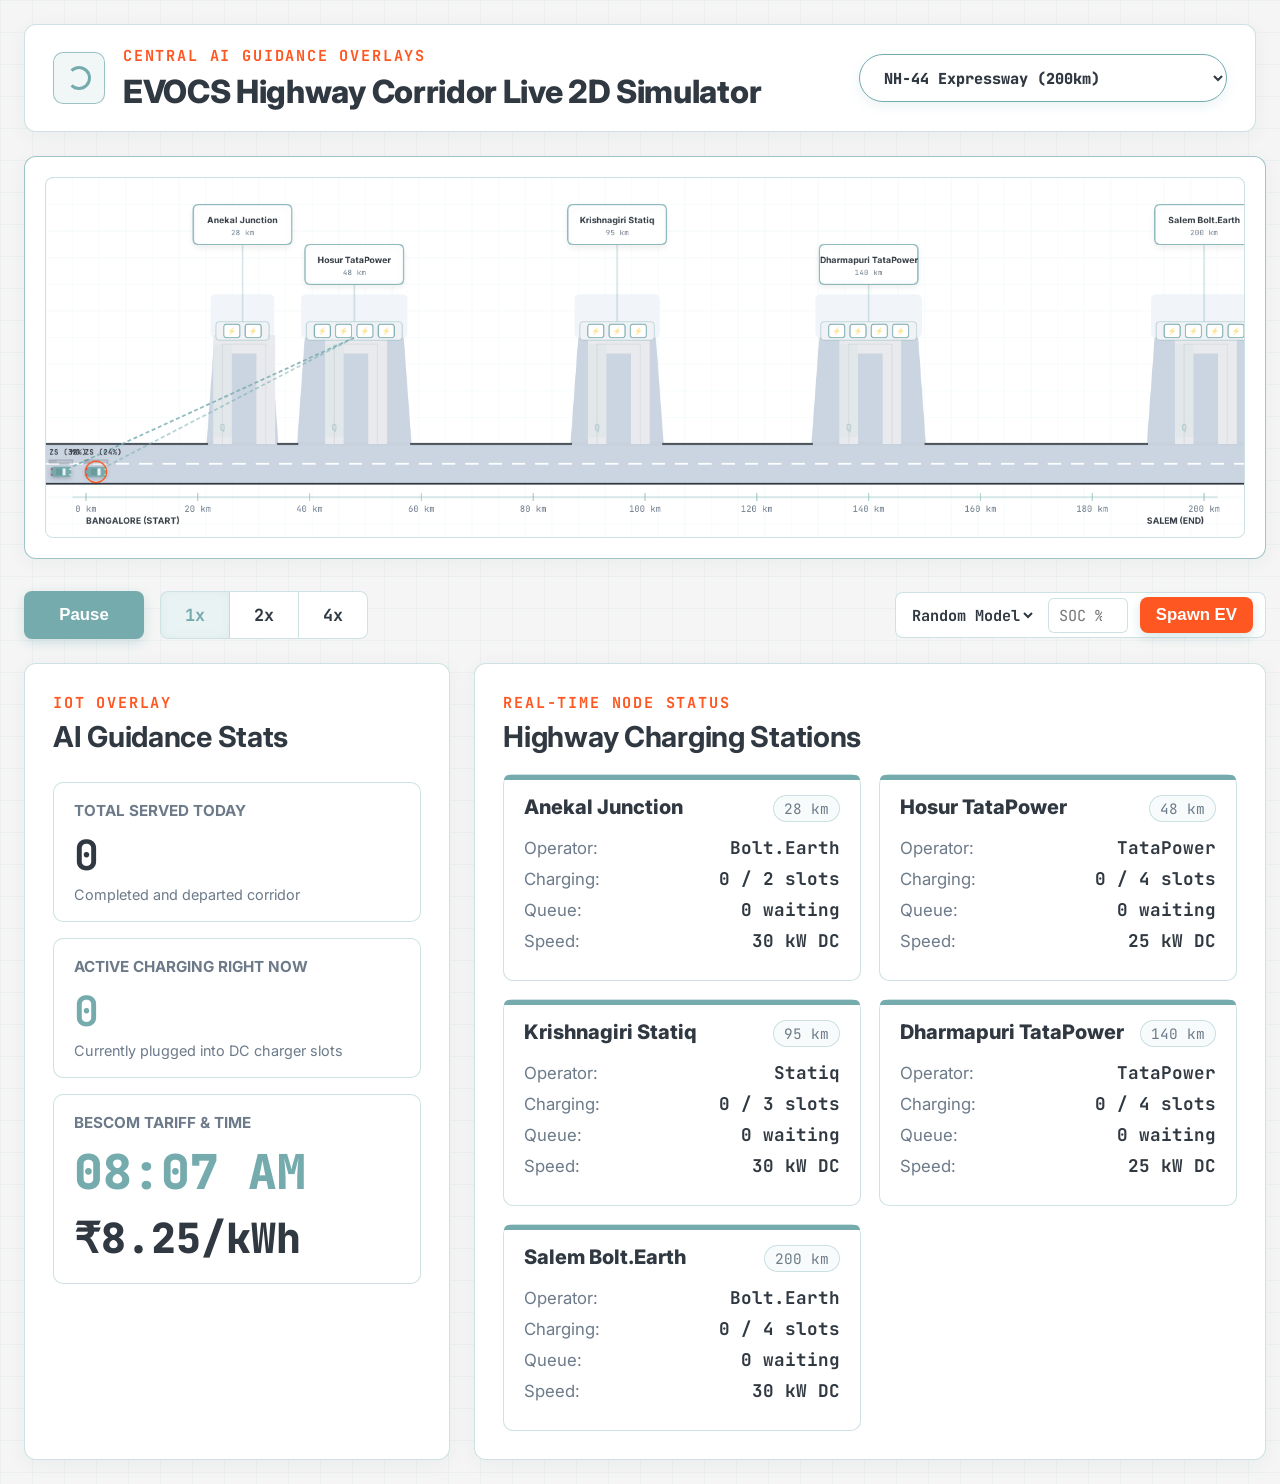
==== commit 07216767: "ui" ====
--- a/visualization.html
+++ b/visualization.html
@@ -509,8 +509,8 @@
                 <select id="highway-selector" class="highway-select">
                     <option value="nh44">NH-44 Expressway (200km)</option>
                     <option value="nh275">NH-275 Expressway (150km)</option>
-                    <option value="nh48">NH-48 Expressway (260km)</option>
-                    <option value="nh16">NH-16 Expressway (450km)</option>
+                    <option value="nh48">NH-48 (Bangalore-Hubli, 410km)</option>
+                    <option value="nh75">NH-75 (Bangalore-Mangalore, 350km)</option>
                 </select>
             </div>
         </header>
@@ -632,27 +632,27 @@
                     ]
                 },
                 'nh48': {
-                    lengthKm: 260,
-                    origin: 'DELHI',
-                    destination: 'JAIPUR',
+                    lengthKm: 410,
+                    origin: 'BANGALORE',
+                    destination: 'HUBLI',
                     stations: [
-                        { name: 'Gurugram ChargeZone', km: 35, operator: 'ChargeZone', nChargers: 4, chargerKw: 60, color: '#76ABAE', labelY: 70 },
-                        { name: 'Rewari TataPower', km: 90, operator: 'TataPower', nChargers: 3, chargerKw: 30, color: '#76ABAE', labelY: 130 },
-                        { name: 'Behror Statiq', km: 135, operator: 'Statiq', nChargers: 4, chargerKw: 50, color: '#76ABAE', labelY: 70 },
-                        { name: 'Kotputli JioBP', km: 170, operator: 'JioBP', nChargers: 2, chargerKw: 60, color: '#76ABAE', labelY: 130 },
-                        { name: 'Shahpura Zeon', km: 215, operator: 'Zeon', nChargers: 3, chargerKw: 50, color: '#76ABAE', labelY: 70 }
+                        { name: 'Tumkur TataPower', km: 70, operator: 'TataPower', nChargers: 4, chargerKw: 60, color: '#76ABAE', labelY: 70 },
+                        { name: 'Sira Zeon', km: 120, operator: 'Zeon', nChargers: 3, chargerKw: 50, color: '#76ABAE', labelY: 130 },
+                        { name: 'Chitradurga Statiq', km: 200, operator: 'Statiq', nChargers: 4, chargerKw: 60, color: '#76ABAE', labelY: 70 },
+                        { name: 'Davangere JioBP', km: 260, operator: 'JioBP', nChargers: 2, chargerKw: 50, color: '#76ABAE', labelY: 130 },
+                        { name: 'Haveri ChargeZone', km: 330, operator: 'ChargeZone', nChargers: 3, chargerKw: 60, color: '#76ABAE', labelY: 70 }
                     ]
                 },
-                'nh16': {
-                    lengthKm: 450,
-                    origin: 'CHENNAI',
-                    destination: 'VIJAYAWADA',
+                'nh75': {
+                    lengthKm: 350,
+                    origin: 'BANGALORE',
+                    destination: 'MANGALORE',
                     stations: [
-                        { name: 'Gummidipoondi Zeon', km: 50, operator: 'Zeon', nChargers: 2, chargerKw: 50, color: '#76ABAE', labelY: 70 },
-                        { name: 'Naidupeta TataPower', km: 130, operator: 'TataPower', nChargers: 4, chargerKw: 60, color: '#76ABAE', labelY: 130 },
-                        { name: 'Nellore Statiq', km: 175, operator: 'Statiq', nChargers: 3, chargerKw: 30, color: '#76ABAE', labelY: 70 },
-                        { name: 'Ongole ChargeZone', km: 300, operator: 'ChargeZone', nChargers: 4, chargerKw: 60, color: '#76ABAE', labelY: 130 },
-                        { name: 'Guntur JioBP', km: 410, operator: 'JioBP', nChargers: 2, chargerKw: 50, color: '#76ABAE', labelY: 70 }
+                        { name: 'Nelamangala Zeon', km: 30, operator: 'Zeon', nChargers: 3, chargerKw: 50, color: '#76ABAE', labelY: 70 },
+                        { name: 'Kunigal TataPower', km: 75, operator: 'TataPower', nChargers: 4, chargerKw: 60, color: '#76ABAE', labelY: 130 },
+                        { name: 'Hassan Statiq', km: 180, operator: 'Statiq', nChargers: 4, chargerKw: 60, color: '#76ABAE', labelY: 70 },
+                        { name: 'Sakleshpur JioBP', km: 220, operator: 'JioBP', nChargers: 2, chargerKw: 50, color: '#76ABAE', labelY: 130 },
+                        { name: 'BC Road ChargeZone', km: 320, operator: 'ChargeZone', nChargers: 3, chargerKw: 60, color: '#76ABAE', labelY: 70 }
                     ]
                 }
             };
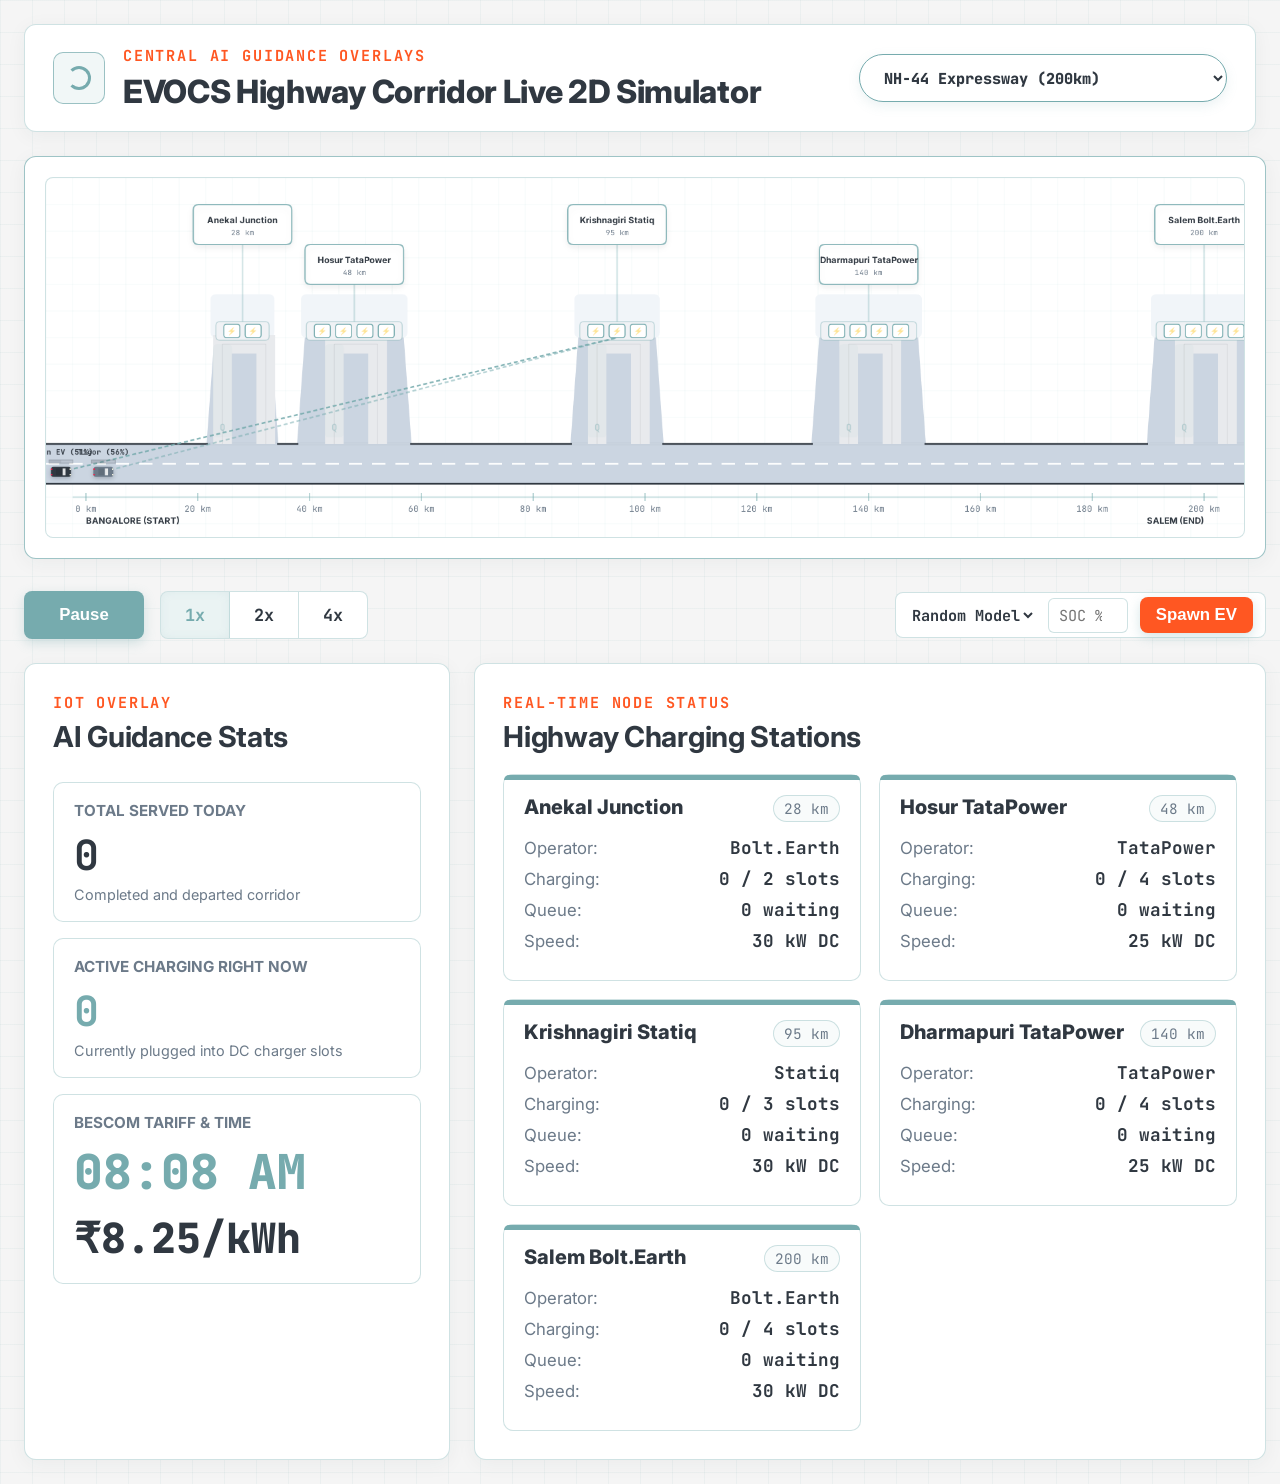
==== commit bf8e1096: "uii" ====
--- a/visualization.html
+++ b/visualization.html
@@ -1,29 +1,34 @@
 <!DOCTYPE html>
 <html lang="en">
+
 <head>
     <meta charset="UTF-8">
     <meta name="viewport" content="width=device-width, initial-scale=1.0">
     <title>EVOCS — Highway Corridor Live 2D Simulation</title>
     <link rel="preconnect" href="https://fonts.googleapis.com">
     <link rel="preconnect" href="https://fonts.gstatic.com" crossorigin>
-    <link href="https://fonts.googleapis.com/css2?family=Inter:wght@400;500;600;700;800&family=JetBrains+Mono:wght@500;700&display=swap" rel="stylesheet">
+    <link
+        href="https://fonts.googleapis.com/css2?family=Inter:wght@400;500;600;700;800&family=JetBrains+Mono:wght@500;700&display=swap"
+        rel="stylesheet">
     <style>
         :root {
             --bg: #F5F5F5;
             --neon: #76ABAE;
             --text: #303841;
             --danger: #FF5722;
-            
+
             --panel: #FFFFFF;
             --panel-strong: #FFFFFF;
-            --line: rgba(118, 171, 174, 0.35); 
+            --line: rgba(118, 171, 174, 0.35);
             --line-strong: rgba(118, 171, 174, 0.7);
             --warning: #f4a261;
             --muted: #6c7a89;
             --shadow: 0 4px 20px rgba(48, 56, 65, 0.05);
         }
 
-        * { box-sizing: border-box; }
+        * {
+            box-sizing: border-box;
+        }
 
         html {
             min-height: 100%;
@@ -36,7 +41,7 @@
             color: var(--text);
             font-family: Inter, system-ui, -apple-system, BlinkMacSystemFont, "Segoe UI", sans-serif;
             background: var(--bg);
-            background-image: 
+            background-image:
                 linear-gradient(rgba(118, 171, 174, 0.08) 1px, transparent 1px),
                 linear-gradient(90deg, rgba(118, 171, 174, 0.08) 1px, transparent 1px);
             background-size: 32px 32px;
@@ -71,7 +76,9 @@
             align-items: center;
         }
 
-        .brand-lockup { gap: 18px; }
+        .brand-lockup {
+            gap: 18px;
+        }
 
         .brand-mark {
             width: 52px;
@@ -101,7 +108,12 @@
             text-transform: uppercase;
         }
 
-        h1, h2, h3, p { margin-top: 0; }
+        h1,
+        h2,
+        h3,
+        p {
+            margin-top: 0;
+        }
 
         h1 {
             margin-bottom: 0;
@@ -217,7 +229,7 @@
             gap: 24px;
             width: 100%;
         }
-        
+
         .canvas-card {
             position: relative;
             background: #FFFFFF;
@@ -275,6 +287,7 @@
             transition: all 120ms ease;
             font-family: "JetBrains Mono", monospace;
         }
+
         .btn-group button:last-child {
             border-right: none;
         }
@@ -329,9 +342,17 @@
         }
 
         @keyframes pulse-border {
-            0% { box-shadow: 0 0 0 0 rgba(255, 87, 34, 0.3); }
-            70% { box-shadow: 0 0 0 10px rgba(255, 87, 34, 0); }
-            100% { box-shadow: 0 0 0 0 rgba(255, 87, 34, 0); }
+            0% {
+                box-shadow: 0 0 0 0 rgba(255, 87, 34, 0.3);
+            }
+
+            70% {
+                box-shadow: 0 0 0 10px rgba(255, 87, 34, 0);
+            }
+
+            100% {
+                box-shadow: 0 0 0 0 rgba(255, 87, 34, 0);
+            }
         }
 
         .station-grid-vis {
@@ -411,7 +432,7 @@
             color: var(--neon);
             margin-bottom: 4px;
         }
-        
+
         @media (max-width: 1050px) {
             .panel-grid {
                 grid-template-columns: 1fr;
@@ -426,7 +447,7 @@
             border-radius: 12px;
             padding: 16px;
             width: 280px;
-            box-shadow: 0 10px 30px rgba(0,0,0,0.15);
+            box-shadow: 0 10px 30px rgba(0, 0, 0, 0.15);
             pointer-events: none;
             display: none;
             z-index: 1000;
@@ -434,6 +455,7 @@
             transform: translate(15px, 15px);
             transition: opacity 0.2s ease;
         }
+
         .inspector-header {
             font-weight: 800;
             font-size: 1.1rem;
@@ -445,6 +467,7 @@
             justify-content: space-between;
             align-items: center;
         }
+
         .inspector-badge {
             font-size: 0.8rem;
             padding: 2px 6px;
@@ -452,16 +475,19 @@
             color: white;
             border-radius: 4px;
         }
+
         .inspector-row {
             display: flex;
             justify-content: space-between;
             font-size: 0.9rem;
             margin-bottom: 6px;
         }
+
         .inspector-row strong {
             color: var(--text);
             font-family: "JetBrains Mono", monospace;
         }
+
         .inspector-ai-log {
             margin-top: 10px;
             padding: 10px;
@@ -472,6 +498,7 @@
             line-height: 1.4;
             border-left: 3px solid var(--neon);
         }
+
         .inspector-ai-log strong {
             display: block;
             margin-bottom: 4px;
@@ -480,6 +507,7 @@
         }
     </style>
 </head>
+
 <body>
     <div id="ev-inspector">
         <div class="inspector-header">
@@ -518,9 +546,10 @@
         <main class="dashboard">
             <div class="vis-container">
                 <section class="canvas-card" style="overflow-x: auto;">
-                    <canvas id="simCanvas" width="1800" height="540" style="display: block; width: 100%; min-width: 1200px; height: auto;"></canvas>
+                    <canvas id="simCanvas" width="1800" height="540"
+                        style="display: block; width: 100%; min-width: 1200px; height: auto;"></canvas>
                 </section>
-                
+
                 <div class="vis-controls-row">
                     <div class="controls-group">
                         <button id="play-pause-btn" class="primary-btn" style="min-width: 120px;">Pause</button>
@@ -530,8 +559,10 @@
                             <button data-speed="4">4x</button>
                         </div>
                     </div>
-                    <div class="controls-group" style="background: #FFFFFF; border: 1px solid var(--line); border-radius: 8px; padding: 4px 12px; gap: 12px;">
-                        <select id="spawn-model" style="border: none; background: transparent; outline: none; font-weight: 700; color: var(--text); font-family: 'JetBrains Mono', monospace; font-size: 0.95rem;">
+                    <div class="controls-group"
+                        style="background: #FFFFFF; border: 1px solid var(--line); border-radius: 8px; padding: 4px 12px; gap: 12px;">
+                        <select id="spawn-model"
+                            style="border: none; background: transparent; outline: none; font-weight: 700; color: var(--text); font-family: 'JetBrains Mono', monospace; font-size: 0.95rem;">
                             <option value="random">Random Model</option>
                             <option value="Nexon EV">Nexon EV</option>
                             <option value="MG ZS">MG ZS</option>
@@ -539,8 +570,10 @@
                             <option value="Tigor">Tigor</option>
                             <option value="Ola S1">Ola S1</option>
                         </select>
-                        <input type="number" id="spawn-soc" placeholder="SOC %" min="1" max="100" style="width: 80px; border: 1px solid var(--line); border-radius: 6px; padding: 6px 10px; font-family: 'JetBrains Mono', monospace; font-size: 0.95rem;">
-                        <button id="spawn-btn" class="primary-btn" style="background: var(--danger); min-height: 36px; padding: 0 16px;">Spawn EV</button>
+                        <input type="number" id="spawn-soc" placeholder="SOC %" min="1" max="100"
+                            style="width: 80px; border: 1px solid var(--line); border-radius: 6px; padding: 6px 10px; font-family: 'JetBrains Mono', monospace; font-size: 0.95rem;">
+                        <button id="spawn-btn" class="primary-btn"
+                            style="background: var(--danger); min-height: 36px; padding: 0 16px;">Spawn EV</button>
                     </div>
                 </div>
 
@@ -550,7 +583,7 @@
                             <p class="eyebrow">IoT Overlay</p>
                             <h2 style="font-size: 1.8rem;">AI Guidance Stats</h2>
                         </div>
-                        
+
                         <div class="status-stack" style="gap: 16px;">
                             <div class="status-row">
                                 <span>Total Served Today</span>
@@ -560,7 +593,8 @@
                             <div class="status-row">
                                 <span>Active Charging Right Now</span>
                                 <strong id="kpi-active" style="font-size: 2.6rem; color: var(--neon);">0</strong>
-                                <small style="display: block; margin-top: 4px;">Currently plugged into DC charger slots</small>
+                                <small style="display: block; margin-top: 4px;">Currently plugged into DC charger
+                                    slots</small>
                             </div>
                             <div class="status-row" id="tariff-row">
                                 <span>BESCOM Tariff & Time</span>
@@ -599,11 +633,11 @@
             const timeDisplay = document.getElementById('time-display');
             const tariffDisplay = document.getElementById('tariff-display');
             const stationInfoGrid = document.getElementById('station-info-grid');
-            
+
             let isRunning = true;
-            let timeMultiplier = 1; 
+            let timeMultiplier = 1;
             let totalServedCount = 0;
-            let simHour = 8.0; 
+            let simHour = 8.0;
 
             // Configurable Highways
             const highwaysConfig = {
@@ -658,16 +692,16 @@
             };
 
             const evModels = [
-                { name: 'Nexon EV', batteryKwh: 40.5, color: '#303841' }, 
-                { name: 'MG ZS', batteryKwh: 50.3, color: '#76ABAE' },    
-                { name: 'Kona', batteryKwh: 39.2, color: '#FF5722' },     
-                { name: 'Tigor', batteryKwh: 24.0, color: '#6c7a89' },    
-                { name: 'Ola S1', batteryKwh: 4.0, color: '#f4a261' }     
+                { name: 'Nexon EV', batteryKwh: 40.5, color: '#303841' },
+                { name: 'MG ZS', batteryKwh: 50.3, color: '#76ABAE' },
+                { name: 'Kona', batteryKwh: 39.2, color: '#FF5722' },
+                { name: 'Tigor', batteryKwh: 24.0, color: '#6c7a89' },
+                { name: 'Ola S1', batteryKwh: 4.0, color: '#f4a261' }
             ];
 
             let currentHighway = null;
             let stations = [];
-            let evList = []; 
+            let evList = [];
             let selectedEV = null;
             const evInspector = document.getElementById('ev-inspector');
 
@@ -683,7 +717,7 @@
             // Highway loading engine
             function loadHighway(hwId) {
                 currentHighway = highwaysConfig[hwId];
-                
+
                 stations = currentHighway.stations.map((st, index) => {
                     return {
                         ...st,
@@ -694,11 +728,11 @@
                         y: 230 // Charger slots level
                     };
                 });
-                
-                evList = []; 
-                totalServedCount = 0; 
+
+                evList = [];
+                totalServedCount = 0;
                 kpiServed.textContent = '0';
-                
+
                 for (let i = 0; i < 4; i++) {
                     setTimeout(() => { spawnEV(); }, i * 1200);
                 }
@@ -723,7 +757,7 @@
                 if (!currentHighway) return;
                 const modelSelect = document.getElementById('spawn-model');
                 const socInput = document.getElementById('spawn-soc');
-                
+
                 let modelName = modelSelect ? modelSelect.value : 'random';
                 let modelObj;
                 if (modelName === 'random') {
@@ -731,22 +765,22 @@
                 } else {
                     modelObj = evModels.find(m => m.name === modelName) || evModels[0];
                 }
-                
+
                 let soc;
                 if (socInput && socInput.value !== '') {
                     soc = parseInt(socInput.value);
                     if (isNaN(soc) || soc < 1) soc = 1;
                     if (soc > 100) soc = 100;
-                    socInput.value = ''; 
+                    socInput.value = '';
                 } else {
                     soc = Math.floor(15 + Math.random() * 65);
                     if (modelObj.name === 'Ola S1') {
                         soc = Math.floor(10 + Math.random() * 25);
                     }
                 }
-                
+
                 const speed = 2.0 + Math.random() * 1.0;
-                
+
                 const ev = {
                     id: Math.floor(Math.random() * 100000),
                     model: modelObj.name,
@@ -755,16 +789,16 @@
                     soc: soc,
                     targetSoc: 85 + Math.floor(Math.random() * 10),
                     x: 10,
-                    y: roadY + roadHeight * 0.7, 
+                    y: roadY + roadHeight * 0.7,
                     speed: speed,
-                    state: 'driving', 
+                    state: 'driving',
                     targetStationIdx: -1,
                     beamAlpha: 1.0,
                     queuePos: -1,
                     chargerIdx: -1,
                     angle: 0
                 };
-                
+
                 routeEV(ev);
                 evList.push(ev);
             }
@@ -773,37 +807,37 @@
                 // Calculate max distance this EV can travel before hitting 0% SOC
                 // Typical EV goes ~250km on 100% SOC.
                 const maxRangeKm = (ev.soc / 100) * 250;
-                
+
                 // Find reachable stations with a safety buffer of 5km
                 let reachableStations = stations.filter(st => st.km <= maxRangeKm - 5);
-                
+
                 if (reachableStations.length === 0) {
                     // If no station is strictly reachable, attempt to reach the very first one
                     reachableStations = [stations[0]];
                 }
-                
+
                 let targetIdx = reachableStations[0].idx;
                 let bestScore = -Infinity;
                 let bestLog = "";
-                
+
                 reachableStations.forEach(st => {
                     // Distribute cars evenly by rewarding driving further, 
                     // but severely penalizing long queues and active chargers.
-                    const distanceReward = (st.km / maxRangeKm) * 100; 
+                    const distanceReward = (st.km / maxRangeKm) * 100;
                     const queuePenalty = st.queue.length * 40;
                     const activeCountPenalty = st.chargers.filter(c => c !== null).length * 10;
-                    
+
                     const score = distanceReward - queuePenalty - activeCountPenalty;
-                    
+
                     if (score > bestScore) {
                         bestScore = score;
                         targetIdx = st.idx;
                         bestLog = `Routed to ${st.name} (Score: ${Math.round(score)}). +${Math.round(distanceReward)} for distance, -${queuePenalty} for queue length, -${activeCountPenalty} for active chargers.`;
                     }
                 });
-                
+
                 ev.targetStationIdx = targetIdx;
-                ev.beamAlpha = 1.0; 
+                ev.beamAlpha = 1.0;
                 ev.aiLog = bestLog;
             }
 
@@ -812,7 +846,7 @@
                 const dx = targetX - ev.x;
                 const dy = targetY - ev.y;
                 const dist = Math.hypot(dx, dy);
-                
+
                 // Dynamic arrival radius based on current speed multiplier to prevent overshooting
                 const moveDist = ev.speed * timeMultiplier;
                 if (dist <= moveDist * 1.5 || dist < 4) {
@@ -825,17 +859,17 @@
                 let diff = targetAngle - ev.angle;
                 while (diff < -Math.PI) diff += Math.PI * 2;
                 while (diff > Math.PI) diff -= Math.PI * 2;
-                
+
                 // Dynamically tighten turning radius as we approach the target to completely eliminate looping
                 let dynamicTurnSpeed = turnSpeed;
                 if (dist < 40) dynamicTurnSpeed = Math.max(turnSpeed, 0.4);
                 if (dist < 20) dynamicTurnSpeed = 1.0; // Snap to angle if very close
-                
+
                 ev.angle += diff * Math.min(1, dynamicTurnSpeed * timeMultiplier);
-                
+
                 ev.x += Math.cos(ev.angle) * moveDist;
                 ev.y += Math.sin(ev.angle) * moveDist;
-                
+
                 return false;
             }
 
@@ -867,7 +901,7 @@
                         ev.beamAlpha -= 0.015 * timeMultiplier;
                     }
 
-                    switch(ev.state) {
+                    switch (ev.state) {
                         case 'driving':
                             // Collision Avoidance Logic
                             let targetSpeed = ev.speed;
@@ -879,7 +913,7 @@
                                         if (distAhead < 120) {
                                             targetSpeed = 0; // Hard brake!
                                         } else {
-                                            targetSpeed = Math.min(targetSpeed, otherSpeed * 0.7); 
+                                            targetSpeed = Math.min(targetSpeed, otherSpeed * 0.7);
                                         }
                                     }
                                 }
@@ -891,58 +925,58 @@
                             while (diff0 < -Math.PI) diff0 += Math.PI * 2;
                             while (diff0 > Math.PI) diff0 -= Math.PI * 2;
                             ev.angle += diff0 * 0.1 * timeMultiplier;
-                            
+
                             ev.x += Math.cos(ev.angle) * ev.effectiveSpeed * timeMultiplier;
                             ev.y += Math.sin(ev.angle) * ev.effectiveSpeed * timeMultiplier;
                             ev.y += (roadY + roadHeight * 0.7 - ev.y) * 0.1 * timeMultiplier;
-                            
+
                             const distanceMoved = ev.effectiveSpeed * timeMultiplier;
                             ev.soc -= (distanceMoved * 0.015);
-                            
+
                             if (ev.soc <= 0) {
                                 ev.soc = 0;
                                 ev.state = 'stranded';
                             } else {
-                                const turnOffX = station.x - 80; 
+                                const turnOffX = station.x - 80;
                                 if (ev.x >= turnOffX) {
                                     ev.state = 'turning_in';
                                 }
                             }
                             break;
-                            
+
                         case 'stranded':
                             // Vehicle is out of battery and stays still
                             break;
-                            
+
                         case 'turning_in':
                             const qEntryX = station.x - 30;
                             const qEntryY = 380;
-                            
+
                             if (steerTowards(ev, qEntryX, qEntryY, 0.08)) {
                                 ev.state = 'waiting';
                                 station.queue.push(ev);
                                 ev.queuePos = station.queue.length - 1;
                             }
                             break;
-                            
+
                         case 'waiting':
                             const qIndex = station.queue.indexOf(ev);
                             if (qIndex !== -1) {
                                 ev.queuePos = qIndex;
                                 const targetQueueX = station.x - 30;
                                 const targetQueueY = 265 + ev.queuePos * 42;
-                                
+
                                 // Face strictly upwards while moving up the queue
                                 let targetAngle = -Math.PI / 2;
                                 let diffW = targetAngle - ev.angle;
                                 while (diffW < -Math.PI) diffW += Math.PI * 2;
                                 while (diffW > Math.PI) diffW -= Math.PI * 2;
                                 ev.angle += diffW * 0.15 * timeMultiplier;
-                                
+
                                 const qDx = targetQueueX - ev.x;
                                 const qDy = targetQueueY - ev.y;
                                 const qDist = Math.hypot(qDx, qDy);
-                                
+
                                 if (qDist > 2) {
                                     const stepDist = ev.speed * timeMultiplier;
                                     ev.x += (qDx / qDist) * Math.min(stepDist, qDist);
@@ -953,7 +987,7 @@
                                 }
                             }
                             break;
-                            
+
                         case 'entering_slot':
                             // Beautiful smooth arc from the queue into the specific charger slot
                             if (steerTowards(ev, ev.targetX, ev.targetY, 0.12)) {
@@ -967,20 +1001,20 @@
                             while (diffC < -Math.PI) diffC += Math.PI * 2;
                             while (diffC > Math.PI) diffC -= Math.PI * 2;
                             ev.angle += diffC * 0.15 * timeMultiplier;
-                            
-                            const baseChargeRate = (station.chargerKw / ev.batteryKwh) * 0.25; 
+
+                            const baseChargeRate = (station.chargerKw / ev.batteryKwh) * 0.25;
                             ev.soc = Math.min(100, ev.soc + baseChargeRate * timeMultiplier);
-                            
+
                             if (ev.soc >= ev.targetSoc) {
                                 ev.state = 'leaving';
                                 // Retain ev.chargerIdx to lock the slot until we physically clear it
                             }
                             break;
-                            
+
                         case 'leaving':
-                            const exitRoadX = station.x + 40; 
-                            const exitRoadY = roadY + roadHeight * 0.3; 
-                            
+                            const exitRoadX = station.x + 40;
+                            const exitRoadY = roadY + roadHeight * 0.3;
+
                             // Release the slot only after the car has physically driven clear of the pad
                             if (ev.chargerIdx !== -1) {
                                 const padX = station.x - ((station.nChargers - 1) * 16) + ev.chargerIdx * 32;
@@ -990,13 +1024,13 @@
                                     ev.chargerIdx = -1;
                                 }
                             }
-                            
+
                             if (steerTowards(ev, exitRoadX, exitRoadY, 0.06)) {
                                 ev.state = 'driving_off';
                                 totalServedCount++;
                             }
                             break;
-                            
+
                         case 'driving_off':
                             let targetSpeedOff = ev.speed;
                             evList.forEach(other => {
@@ -1007,7 +1041,7 @@
                                         if (distAhead < 120) {
                                             targetSpeedOff = 0; // Hard brake!
                                         } else {
-                                            targetSpeedOff = Math.min(targetSpeedOff, otherSpeed * 0.7); 
+                                            targetSpeedOff = Math.min(targetSpeedOff, otherSpeed * 0.7);
                                         }
                                     }
                                 }
@@ -1019,11 +1053,11 @@
                             while (diffOff < -Math.PI) diffOff += Math.PI * 2;
                             while (diffOff > Math.PI) diffOff -= Math.PI * 2;
                             ev.angle += diffOff * 0.1 * timeMultiplier;
-                            
+
                             ev.x += Math.cos(ev.angle) * ev.effectiveSpeed * timeMultiplier;
                             ev.y += Math.sin(ev.angle) * ev.effectiveSpeed * timeMultiplier;
                             ev.y += (roadY + roadHeight * 0.3 - ev.y) * 0.1 * timeMultiplier;
-                            
+
                             if (ev.x > canvas.width + 40) {
                                 evList.splice(i, 1);
                             }
@@ -1039,7 +1073,7 @@
                             nextEv.state = 'entering_slot';
                             nextEv.chargerIdx = c;
                             st.chargers[c] = nextEv;
-                            
+
                             nextEv.targetX = st.x - ((st.nChargers - 1) * 16) + c * 32;
                             nextEv.targetY = st.y - 10;
                         }
@@ -1047,7 +1081,7 @@
                 });
 
                 kpiServed.textContent = totalServedCount;
-                
+
                 let activeCharging = 0;
                 stations.forEach(st => {
                     activeCharging += st.chargers.filter(c => c !== null).length;
@@ -1088,7 +1122,7 @@
                 ctx.fillStyle = '#6c7a89';
                 ctx.font = '13px "JetBrains Mono", monospace';
                 ctx.textAlign = 'center';
-                
+
                 // Determine tick marks dynamically based on total length
                 let tickInterval = 20;
                 if (currentHighway.lengthKm < 100) tickInterval = 10;
@@ -1117,28 +1151,28 @@
                 ctx.font = 'bold 13px Inter, sans-serif';
                 ctx.textAlign = 'left';
                 ctx.fillText(currentHighway.origin + ' (START)', getXFromKm(0), rulerY + 40);
-                
+
                 ctx.textAlign = 'right';
                 ctx.fillText(currentHighway.destination + ' (END)', getXFromKm(currentHighway.lengthKm), rulerY + 40);
 
                 // Highway Road
-                ctx.fillStyle = '#cbd5e1'; 
+                ctx.fillStyle = '#cbd5e1';
                 ctx.fillRect(0, roadY, canvas.width, roadHeight);
 
                 // Draw asphalt driveways for stations
                 stations.forEach(st => {
                     const baseWidth = st.nChargers * 32 + 16;
-                    const padWidth = baseWidth + 16; 
+                    const padWidth = baseWidth + 16;
                     const halfWidth = padWidth / 2;
-                    
+
                     ctx.fillStyle = '#cbd5e1';
                     ctx.beginPath();
-                    ctx.moveTo(st.x - halfWidth - 6, roadY); 
+                    ctx.moveTo(st.x - halfWidth - 6, roadY);
                     ctx.lineTo(st.x - halfWidth + 6, 235);
                     ctx.lineTo(st.x + halfWidth - 6, 235);
                     ctx.lineTo(st.x + halfWidth + 6, roadY);
                     ctx.fill();
-                    
+
                     // Station concrete pad dynamically sized
                     ctx.fillStyle = '#f1f5f9';
                     drawRoundedRect(ctx, st.x - halfWidth, 175, padWidth, 65, 8);
@@ -1162,7 +1196,7 @@
                     const baseWidth = st.nChargers * 32 + 16;
                     const padWidth = baseWidth + 16;
                     const halfWidth = padWidth / 2;
-                    
+
                     ctx.beginPath();
                     ctx.moveTo(st.x - halfWidth - 4, roadY);
                     ctx.lineTo(st.x + halfWidth + 4, roadY);
@@ -1177,12 +1211,12 @@
                 ctx.moveTo(0, roadY + roadHeight / 2);
                 ctx.lineTo(canvas.width, roadY + roadHeight / 2);
                 ctx.stroke();
-                ctx.setLineDash([]); 
+                ctx.setLineDash([]);
 
                 // Stations
                 stations.forEach(st => {
                     const hasActiveCharging = st.chargers.some(c => c !== null);
-                    
+
                     if (hasActiveCharging) {
                         const gradient = ctx.createRadialGradient(st.x, st.y, 10, st.x, st.y, 90);
                         gradient.addColorStop(0, 'rgba(255, 87, 34, 0.12)');
@@ -1211,7 +1245,7 @@
                     ctx.fillStyle = '#FFFFFF';
                     ctx.strokeStyle = 'rgba(118, 171, 174, 0.8)';
                     ctx.lineWidth = 2;
-                    drawRoundedRect(ctx, st.x - cardWidth/2, st.labelY - cardHeight/2, cardWidth, cardHeight, 8);
+                    drawRoundedRect(ctx, st.x - cardWidth / 2, st.labelY - cardHeight / 2, cardWidth, cardHeight, 8);
                     ctx.fill();
                     ctx.stroke();
                     ctx.restore();
@@ -1220,7 +1254,7 @@
                     ctx.font = 'bold 13px Inter, sans-serif';
                     ctx.textAlign = 'center';
                     ctx.fillText(st.name, st.x, st.labelY - 2);
-                    
+
                     ctx.font = '11px "JetBrains Mono", monospace';
                     ctx.fillStyle = '#6c7a89';
                     ctx.fillText(`${st.km} km`, st.x, st.labelY + 16);
@@ -1245,14 +1279,14 @@
                     ctx.strokeStyle = 'rgba(118, 171, 174, 0.4)';
                     ctx.lineWidth = 1.5;
                     const baseWidth = st.nChargers * 32 + 16;
-                    drawRoundedRect(ctx, st.x - baseWidth/2, st.y - 14, baseWidth, 28, 6);
+                    drawRoundedRect(ctx, st.x - baseWidth / 2, st.y - 14, baseWidth, 28, 6);
                     ctx.fill();
                     ctx.stroke();
 
                     for (let c = 0; c < st.nChargers; c++) {
                         const slotX = st.x - ((st.nChargers - 1) * 16) + c * 32;
                         const occupied = st.chargers[c] !== null;
-                        
+
                         ctx.strokeStyle = occupied ? '#FF5722' : '#76ABAE';
                         ctx.lineWidth = occupied ? 2 : 1.5;
                         ctx.fillStyle = occupied ? 'rgba(255, 87, 34, 0.1)' : '#FFFFFF';
@@ -1273,7 +1307,7 @@
                             ctx.moveTo(slotX, st.y - 10);
                             ctx.bezierCurveTo(slotX - 5, st.y - 20, slotX - 8, st.y - 16, slotX, st.y - 8);
                             ctx.stroke();
-                            
+
                             if (Math.sin(Date.now() / 150) > 0) {
                                 ctx.fillStyle = '#FF5722';
                                 ctx.beginPath();
@@ -1282,7 +1316,7 @@
                             }
                         }
                     }
-                    ctx.textBaseline = 'alphabetic'; 
+                    ctx.textBaseline = 'alphabetic';
 
                     // Queue box backdrop
                     ctx.fillStyle = 'rgba(118, 171, 174, 0.05)';
@@ -1333,7 +1367,7 @@
                 c.shadowOffsetY = 2;
 
                 c.fillStyle = color;
-                drawRoundedRect(c, -width/2, -height/2, width, height, 4);
+                drawRoundedRect(c, -width / 2, -height / 2, width, height, 4);
                 c.fill();
                 c.shadowColor = 'transparent';
 
@@ -1344,18 +1378,18 @@
                 c.fillRect(-width * 0.25, -height * 0.35, width * 0.3, height * 0.7);
 
                 c.fillStyle = '#fffde7';
-                c.fillRect(width/2 - 2, -height * 0.35, 2, height * 0.15);
-                c.fillRect(width/2 - 2, height * 0.2, 2, height * 0.15);
+                c.fillRect(width / 2 - 2, -height * 0.35, 2, height * 0.15);
+                c.fillRect(width / 2 - 2, height * 0.2, 2, height * 0.15);
 
                 c.fillStyle = '#ff1744';
-                c.fillRect(-width/2, -height * 0.35, 2, height * 0.15);
-                c.fillRect(-width/2, height * 0.2, 2, height * 0.15);
+                c.fillRect(-width / 2, -height * 0.35, 2, height * 0.15);
+                c.fillRect(-width / 2, height * 0.2, 2, height * 0.15);
 
                 c.restore();
 
                 const barWidth = 36;
                 const barHeight = 5;
-                
+
                 let labelX = x;
                 let labelY = y - 26;
                 let barX = x - barWidth / 2;
@@ -1386,19 +1420,19 @@
                 c.fillStyle = '#303841';
                 c.font = 'bold 11px "JetBrains Mono", monospace';
                 c.textAlign = alignText;
-                
+
                 const textX = (alignText === 'left') ? (x + 24) : labelX;
-                
+
                 let labelText = `${model} (${Math.round(soc)}%)`;
                 if (state === 'charging' || state === 'entering_slot' || state === 'leaving') {
                     labelText = `${Math.round(soc)}%`; // Simplify label to prevent overlaps in slots
                 }
-                
+
                 c.fillText(labelText, textX, labelY);
 
                 if (state === 'charging') {
                     const pulse = Math.abs(Math.sin(Date.now() / 150));
-                    c.fillStyle = `rgba(255, 87, 34, ${pulse})`; 
+                    c.fillStyle = `rgba(255, 87, 34, ${pulse})`;
                     c.font = 'bold 14px Arial';
                     c.textAlign = 'center';
                     c.fillText('⚡', x, y + 5);
@@ -1424,7 +1458,7 @@
                     c.beginPath();
                     c.arc(x, y, 22, 0, Math.PI * 2);
                     c.stroke();
-                    
+
                     c.fillStyle = 'rgba(118, 171, 174, 0.2)';
                     c.fill();
                 }
@@ -1437,12 +1471,12 @@
                 const hour12 = hourInt % 12 === 0 ? 12 : hourInt % 12;
                 const minStr = minInt < 10 ? '0' + minInt : minInt;
                 const hourStr = hour12 < 10 ? '0' + hour12 : hour12;
-                
+
                 timeDisplay.textContent = `${hourStr}:${minStr} ${ampm}`;
 
                 let rate = 6.80;
                 let isCheap = false;
-                
+
                 if (hourInt >= 22 || hourInt < 6) {
                     rate = 5.50;
                     isCheap = true;
@@ -1451,7 +1485,7 @@
                 }
 
                 tariffDisplay.innerHTML = `₹${rate.toFixed(2)}/kWh ${isCheap ? '<span class="cheap-badge">Night Window</span>' : ''}`;
-                
+
                 const tariffRow = document.getElementById('tariff-row');
                 if (isCheap) {
                     tariffDisplay.classList.add('tariff-glow-green');
@@ -1466,14 +1500,14 @@
 
             function updateStationGridUI() {
                 stationInfoGrid.innerHTML = '';
-                
+
                 stations.forEach(st => {
                     const activeCount = st.chargers.filter(c => c !== null).length;
                     const isOccupied = activeCount > 0;
-                    
+
                     const card = document.createElement('div');
                     card.className = `station-card-vis ${isOccupied ? 'active-charging' : ''}`;
-                    
+
                     card.innerHTML = `
                         <div class="station-header-vis">
                             <h3 class="station-name-vis">${st.name}</h3>
@@ -1504,7 +1538,7 @@
                 updateSimulation();
                 draw();
                 updateStationGridUI();
-                
+
                 if (selectedEV) {
                     // Update DOM
                     document.getElementById('insp-model').textContent = selectedEV.model;
@@ -1513,25 +1547,25 @@
                     document.getElementById('insp-state').textContent = selectedEV.state.charAt(0).toUpperCase() + selectedEV.state.slice(1).replace('_', ' ');
                     document.getElementById('insp-target').textContent = selectedEV.targetStationIdx >= 0 ? stations[selectedEV.targetStationIdx].name : 'None';
                     document.getElementById('insp-log').textContent = selectedEV.aiLog || 'No log available.';
-                    
+
                     // Position tooltip near the car
                     const rect = canvas.getBoundingClientRect();
                     const scaleX = rect.width / canvas.width;
                     const scaleY = rect.height / canvas.height;
-                    
+
                     const screenX = rect.left + selectedEV.x * scaleX;
                     const screenY = rect.top + selectedEV.y * scaleY;
-                    
+
                     evInspector.style.left = (screenX + 20) + 'px';
                     evInspector.style.top = (screenY - 20) + 'px';
-                    
+
                     // Hide if off screen
                     if (selectedEV.x > canvas.width + 40 || selectedEV.x < -40) {
                         evInspector.style.display = 'none';
                         selectedEV = null;
                     }
                 }
-                
+
                 requestAnimationFrame(gameLoop);
             }
 
@@ -1541,7 +1575,7 @@
                 const scaleY = canvas.height / rect.height;
                 const clickX = (e.clientX - rect.left) * scaleX;
                 const clickY = (e.clientY - rect.top) * scaleY;
-                
+
                 let clickedAny = false;
                 for (let ev of evList) {
                     if (Math.hypot(ev.x - clickX, ev.y - clickY) < 30) {
@@ -1560,7 +1594,7 @@
             playPauseBtn.addEventListener('click', () => {
                 isRunning = !isRunning;
                 playPauseBtn.textContent = isRunning ? 'Pause' : 'Play';
-                if(!isRunning) playPauseBtn.style.background = 'var(--muted)';
+                if (!isRunning) playPauseBtn.style.background = 'var(--muted)';
                 else playPauseBtn.style.background = 'var(--neon)';
             });
 
@@ -1585,4 +1619,5 @@
         });
     </script>
 </body>
-</html>
+
+</html>
